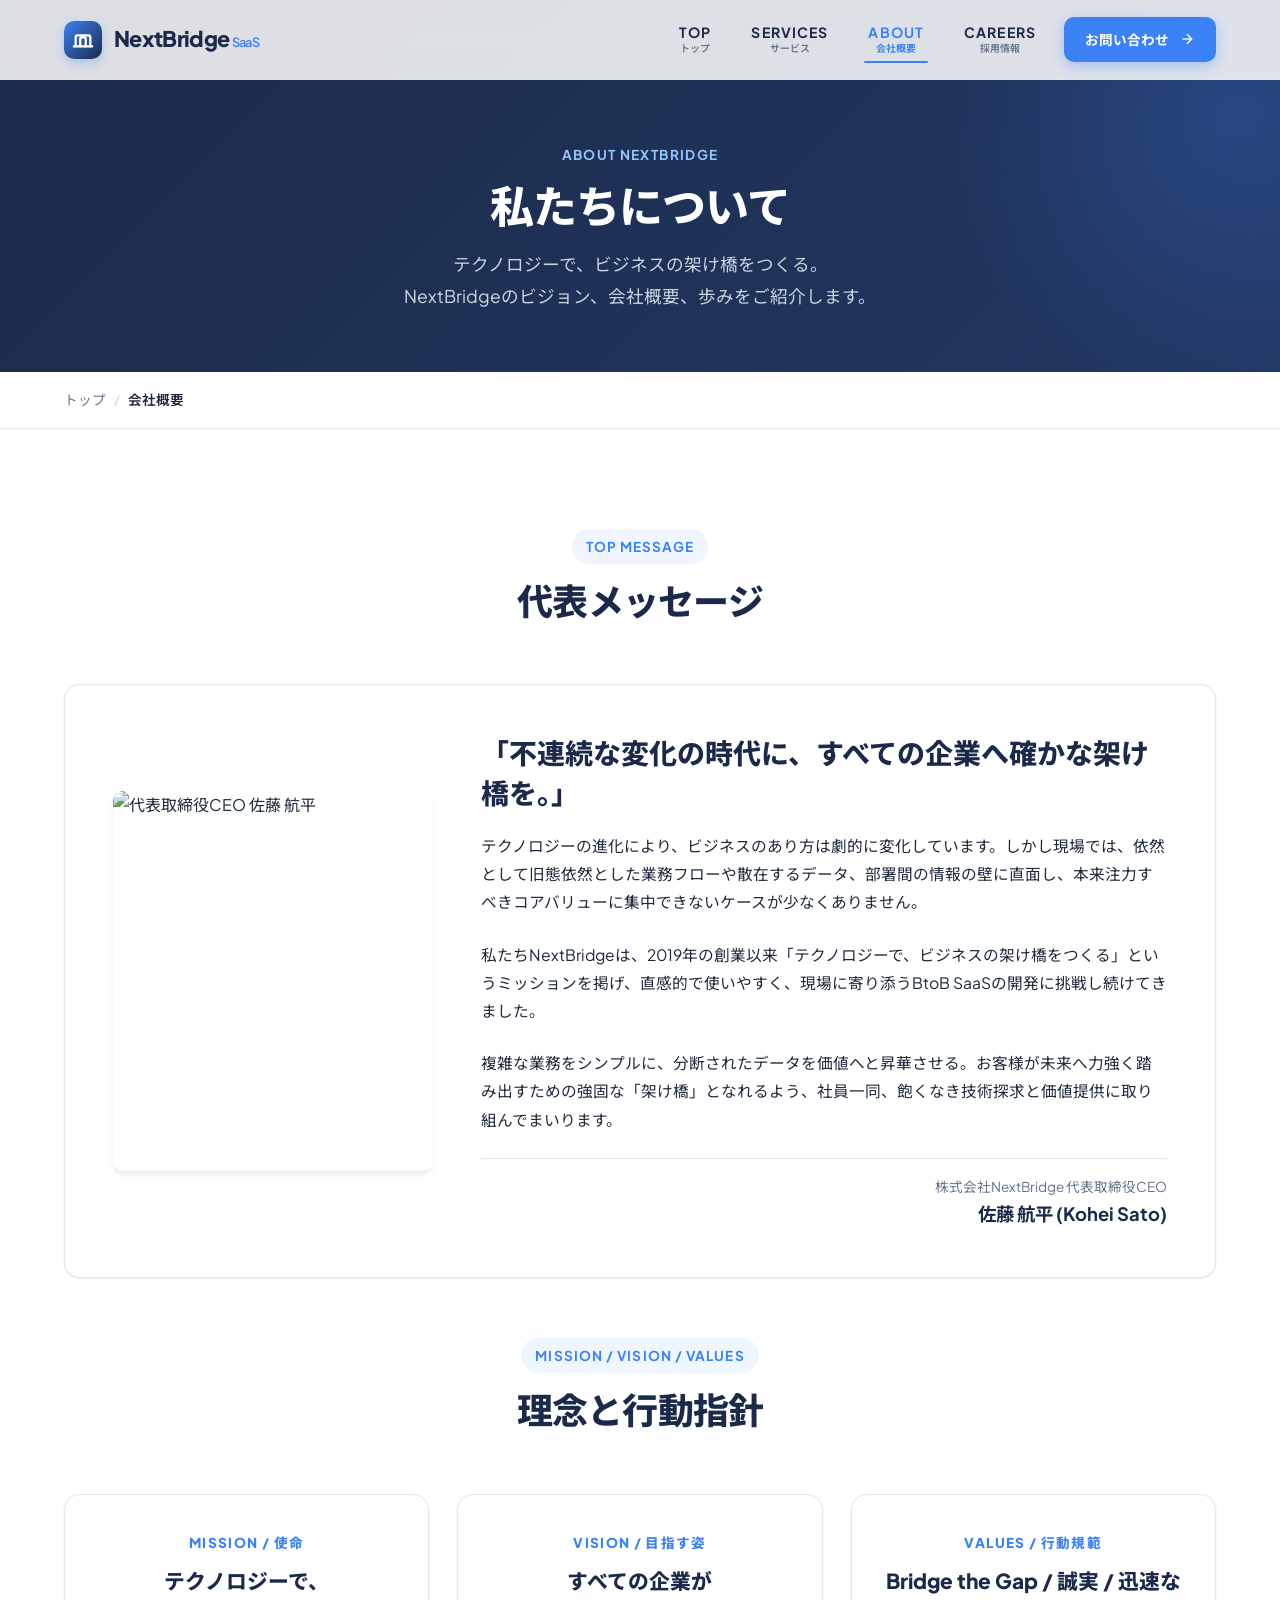
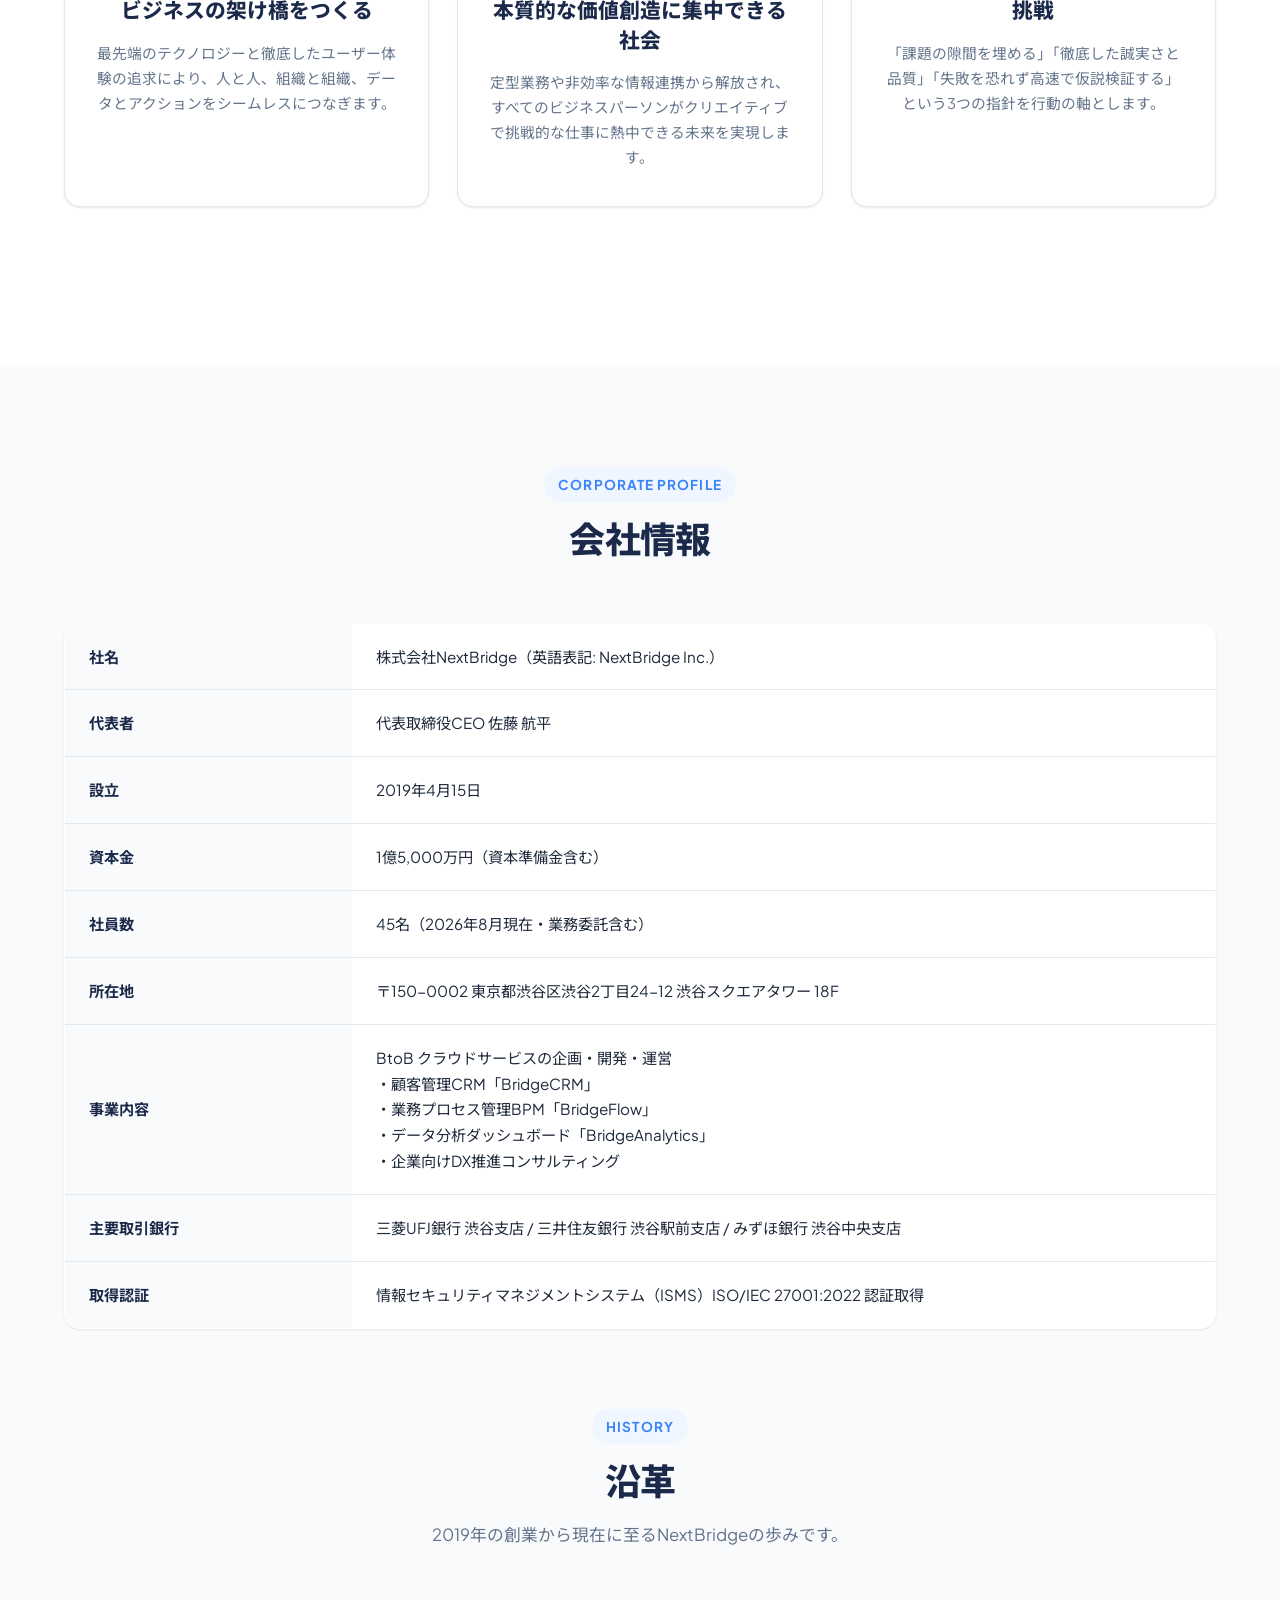
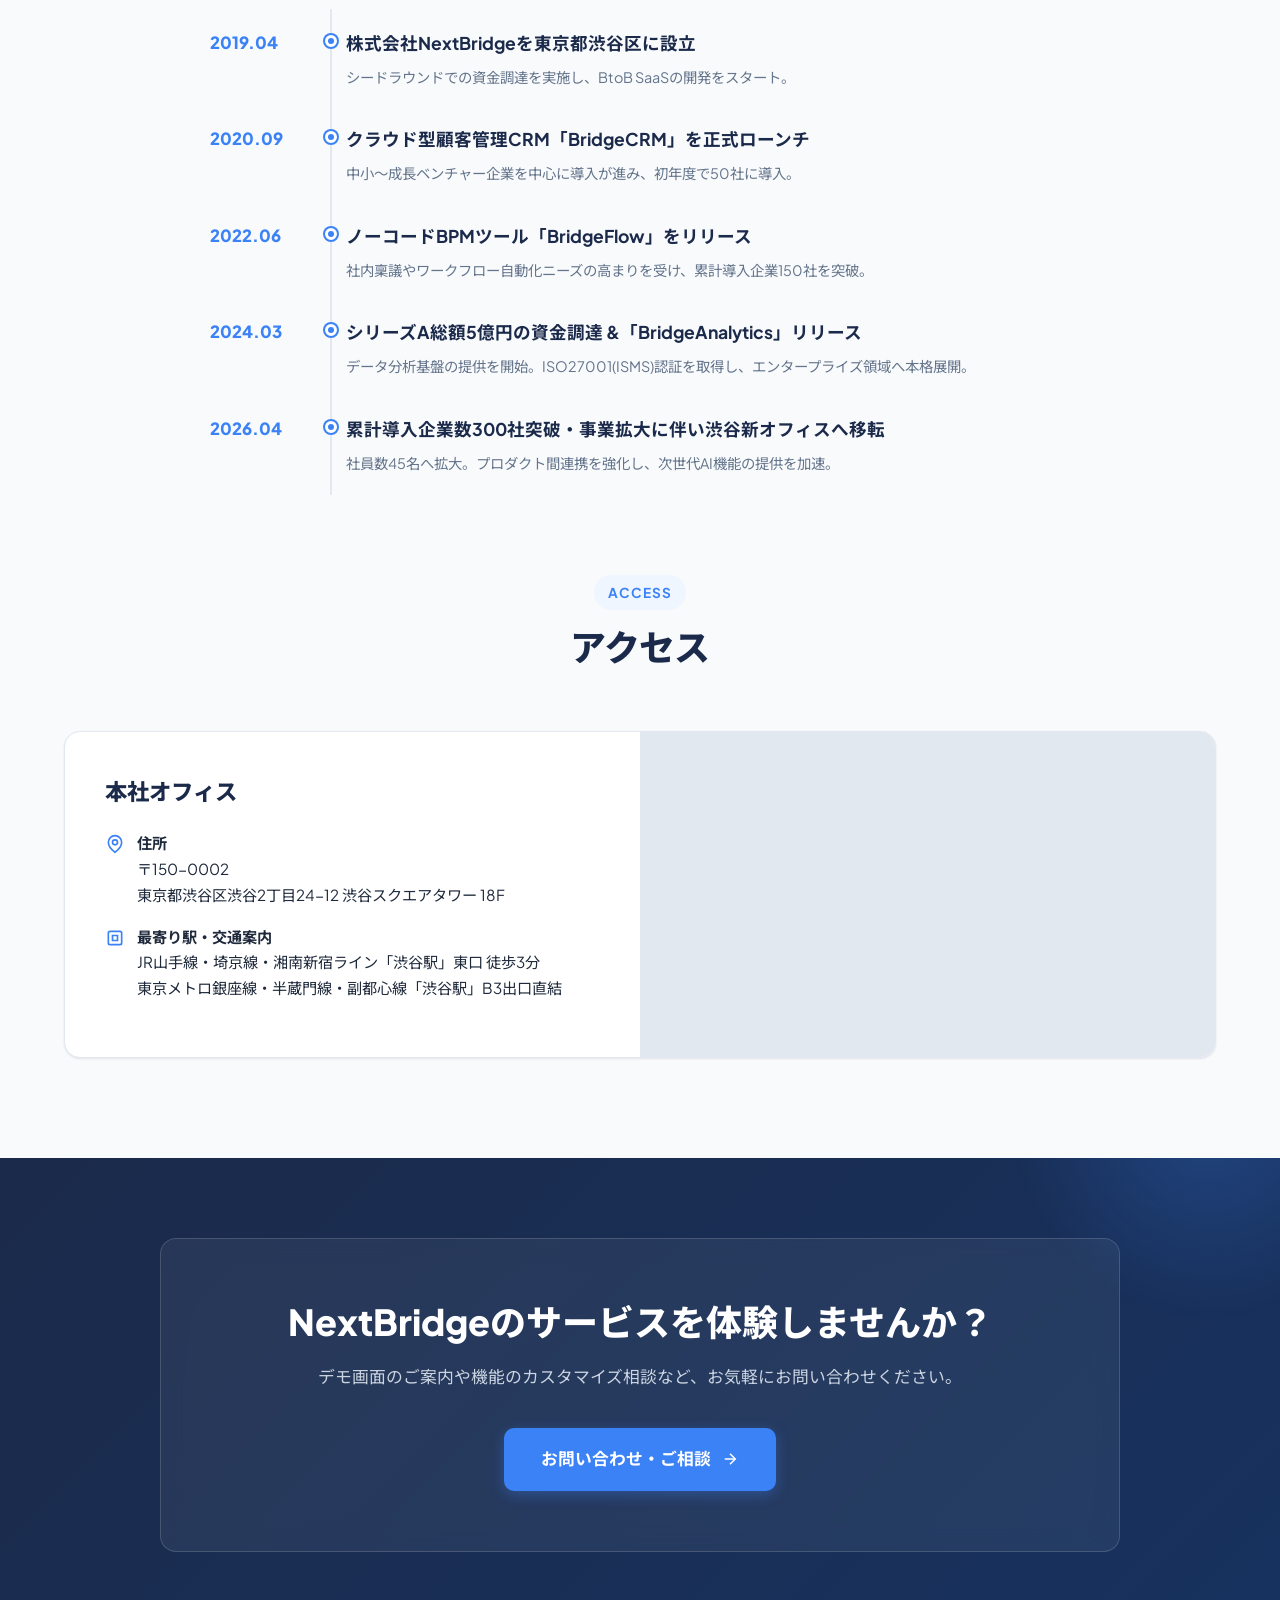
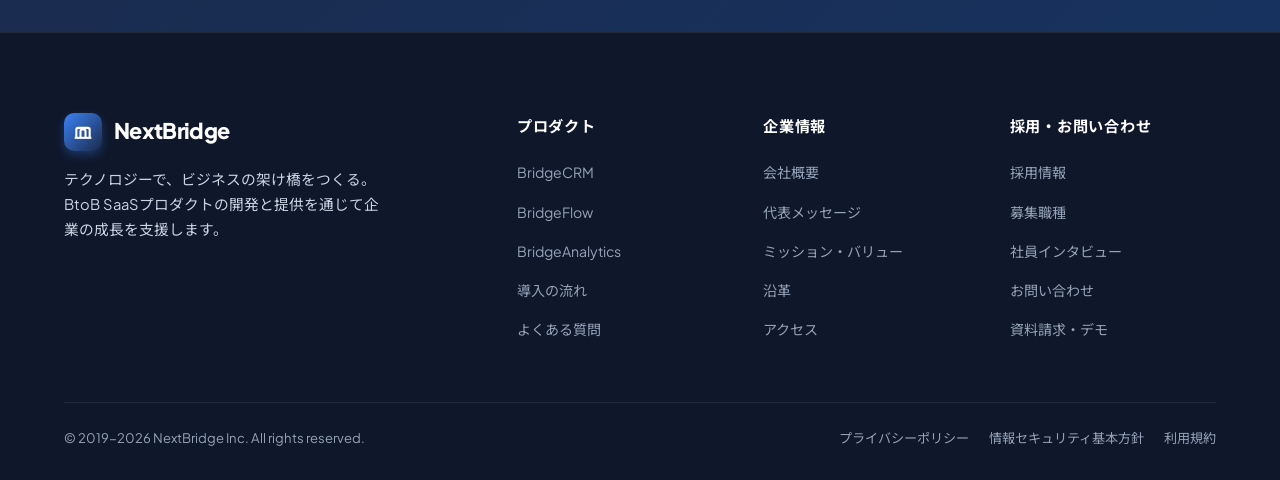
==== about.html @ e1a3353e "update" ====
<!DOCTYPE html>
<html lang="ja">
<head>
  <meta charset="UTF-8">
  <meta name="viewport" content="width=device-width, initial-scale=1.0">
  <title>会社概要 | 株式会社NextBridge</title>
  <meta name="description" content="株式会社NextBridgeの企業情報、代表メッセージ、ミッション・ビジョン・バリュー、創業からの沿革、アクセスマップをご紹介します。">

  <!-- Google Fonts -->
  <link rel="preconnect" href="https://fonts.googleapis.com">
  <link rel="preconnect" href="https://fonts.gstatic.com" crossorigin>
  <link href="https://fonts.googleapis.com/css2?family=Noto+Sans+JP:wght@400;500;700;800&family=Plus+Jakarta+Sans:wght@500;600;700;800&display=swap" rel="stylesheet">

  <!-- 共通スタイルシート -->
  <link rel="stylesheet" href="css/style.css">
</head>
<body>

  <!-- =========================================================================
       ヘッダー (共通)
       ========================================================================= -->
  <header class="site-header" id="mainHeader">
    <div class="header-container">
      <a href="index.html" class="site-logo" aria-label="NextBridge トップページ">
        <div class="logo-icon">
          <svg width="22" height="22" viewBox="0 0 24 24" fill="none" stroke="currentColor" stroke-width="2.5" stroke-linecap="round" stroke-linejoin="round">
            <path d="M4 19V9a2 2 0 0 1 2-2h12a2 2 0 0 1 2 2v10"></path>
            <path d="M9 19V11a2 2 0 0 1 2-2h2a2 2 0 0 1 2 2v8"></path>
            <path d="M2 19h20"></path>
          </svg>
        </div>
        <span>NextBridge<span class="logo-sub">SaaS</span></span>
      </a>

      <nav class="site-nav" aria-label="メインナビゲーション">
        <ul class="nav-links">
          <li class="nav-item">
            <a href="index.html" class="nav-link">
              <span class="nav-en">TOP</span>
              <span class="nav-ja">トップ</span>
            </a>
          </li>
          <li class="nav-item">
            <a href="services.html" class="nav-link">
              <span class="nav-en">SERVICES</span>
              <span class="nav-ja">サービス</span>
            </a>
          </li>
          <li class="nav-item">
            <a href="about.html" class="nav-link active">
              <span class="nav-en">ABOUT</span>
              <span class="nav-ja">会社概要</span>
            </a>
          </li>
          <li class="nav-item">
            <a href="careers.html" class="nav-link">
              <span class="nav-en">CAREERS</span>
              <span class="nav-ja">採用情報</span>
            </a>
          </li>
        </ul>
      </nav>

      <div class="header-cta-group">
        <a href="contact.html" class="btn btn-primary btn-sm">
          <span>お問い合わせ</span>
          <svg class="arrow-icon" width="16" height="16" viewBox="0 0 24 24" fill="none" stroke="currentColor" stroke-width="2"><path d="M5 12h14"></path><path d="m12 5 7 7-7 7"></path></svg>
        </a>
        <button class="hamburger" id="hamburgerBtn" aria-label="メニューを開く" aria-expanded="false">
          <span class="hamburger-line"></span>
          <span class="hamburger-line"></span>
          <span class="hamburger-line"></span>
        </button>
      </div>
    </div>
  </header>

  <!-- モバイルナビ -->
  <div class="mobile-menu-overlay" id="mobileOverlay"></div>
  <aside class="mobile-nav" id="mobileNav">
    <div class="mobile-nav-links">
      <a href="index.html" class="mobile-nav-link">トップ <span>→</span></a>
      <a href="services.html" class="mobile-nav-link">サービス <span>→</span></a>
      <a href="about.html" class="mobile-nav-link active">会社概要 <span>→</span></a>
      <a href="careers.html" class="mobile-nav-link">採用情報 <span>→</span></a>
      <a href="contact.html" class="mobile-nav-link">お問い合わせ <span>→</span></a>
    </div>
    <div class="mobile-nav-footer">
      <a href="contact.html" class="btn btn-primary" style="width: 100%;">お問い合わせ・資料請求</a>
    </div>
  </aside>

  <!-- ページヒーロー -->
  <section class="page-hero">
    <div class="container">
      <div class="page-hero-inner">
        <span class="page-hero-tag">About NextBridge</span>
        <h1 class="page-hero-title">私たちについて</h1>
        <p class="page-hero-subtitle">
          テクノロジーで、ビジネスの架け橋をつくる。<br>
          NextBridgeのビジョン、会社概要、歩みをご紹介します。
        </p>
      </div>
    </div>
  </section>

  <!-- パンくずリスト -->
  <nav class="breadcrumb-nav" aria-label="パンくずリスト">
    <div class="container">
      <ol class="breadcrumb-list">
        <li class="breadcrumb-item"><a href="index.html">トップ</a></li>
        <li class="breadcrumb-separator">/</li>
        <li class="breadcrumb-item active" aria-current="page">会社概要</li>
      </ol>
    </div>
  </nav>

  <main>
    <!-- =========================================================================
         1. 代表メッセージ (CEO Message)
         ========================================================================= -->
    <section class="section section-bg-white" id="message">
      <div class="container">
        <div class="section-header fade-in-up">
          <span class="section-tag">Top Message</span>
          <h2 class="section-title">代表メッセージ</h2>
        </div>

        <div class="ceo-message-card fade-in-up">
          <div class="ceo-photo-wrap">
            <img src="https://images.unsplash.com/photo-1560250097-0b93528c311a?auto=format&fit=crop&w=700&q=80" alt="代表取締役CEO 佐藤 航平" loading="lazy">
          </div>
          <div class="ceo-content">
            <h3>「不連続な変化の時代に、すべての企業へ確かな架け橋を。」</h3>
            <p class="ceo-text">
              テクノロジーの進化により、ビジネスのあり方は劇的に変化しています。しかし現場では、依然として旧態依然とした業務フローや散在するデータ、部署間の情報の壁に直面し、本来注力すべきコアバリューに集中できないケースが少なくありません。
            </p>
            <p class="ceo-text">
              私たちNextBridgeは、2019年の創業以来「テクノロジーで、ビジネスの架け橋をつくる」というミッションを掲げ、直感的で使いやすく、現場に寄り添うBtoB SaaSの開発に挑戦し続けてきました。
            </p>
            <p class="ceo-text">
              複雑な業務をシンプルに、分断されたデータを価値へと昇華させる。お客様が未来へ力強く踏み出すための強固な「架け橋」となれるよう、社員一同、飽くなき技術探求と価値提供に取り組んでまいります。
            </p>
            <div class="ceo-signature">
              <p>株式会社NextBridge 代表取締役CEO</p>
              <strong>佐藤 航平 (Kohei Sato)</strong>
            </div>
          </div>
        </div>

        <!-- =========================================================================
             2. ミッション・ビジョン・バリュー (MVV)
             ========================================================================= -->
        <div class="section-header fade-in-up" id="mvv" style="margin-top: 60px;">
          <span class="section-tag">Mission / Vision / Values</span>
          <h2 class="section-title">理念と行動指針</h2>
        </div>

        <div class="mvv-grid fade-in-up">
          <!-- Mission -->
          <div class="mvv-card">
            <div class="mvv-label">Mission / 使命</div>
            <h3 class="mvv-title">テクノロジーで、<br>ビジネスの架け橋をつくる</h3>
            <p class="mvv-desc">
              最先端のテクノロジーと徹底したユーザー体験の追求により、人と人、組織と組織、データとアクションをシームレスにつなぎます。
            </p>
          </div>

          <!-- Vision -->
          <div class="mvv-card">
            <div class="mvv-label">Vision / 目指す姿</div>
            <h3 class="mvv-title">すべての企業が<br>本質的な価値創造に集中できる社会</h3>
            <p class="mvv-desc">
              定型業務や非効率な情報連携から解放され、すべてのビジネスパーソンがクリエイティブで挑戦的な仕事に熱中できる未来を実現します。
            </p>
          </div>

          <!-- Values -->
          <div class="mvv-card">
            <div class="mvv-label">Values / 行動規範</div>
            <h3 class="mvv-title">Bridge the Gap / 誠実 / 迅速な挑戦</h3>
            <p class="mvv-desc">
              「課題の隙間を埋める」「徹底した誠実さと品質」「失敗を恐れず高速で仮説検証する」という3つの指針を行動の軸とします。
            </p>
          </div>
        </div>
      </div>
    </section>

    <!-- =========================================================================
         3. 会社情報テーブル
         ========================================================================= -->
    <section class="section section-bg-slate" id="company-info">
      <div class="container">
        <div class="section-header fade-in-up">
          <span class="section-tag">Corporate Profile</span>
          <h2 class="section-title">会社情報</h2>
        </div>

        <table class="company-table fade-in-up">
          <tbody>
            <tr>
              <th>社名</th>
              <td>株式会社NextBridge（英語表記: NextBridge Inc.）</td>
            </tr>
            <tr>
              <th>代表者</th>
              <td>代表取締役CEO 佐藤 航平</td>
            </tr>
            <tr>
              <th>設立</th>
              <td>2019年4月15日</td>
            </tr>
            <tr>
              <th>資本金</th>
              <td>1億5,000万円（資本準備金含む）</td>
            </tr>
            <tr>
              <th>社員数</th>
              <td>45名（2026年8月現在・業務委託含む）</td>
            </tr>
            <tr>
              <th>所在地</th>
              <td>〒150-0002 東京都渋谷区渋谷2丁目24-12 渋谷スクエアタワー 18F</td>
            </tr>
            <tr>
              <th>事業内容</th>
              <td>
                BtoB クラウドサービスの企画・開発・運営<br>
                ・顧客管理CRM「BridgeCRM」<br>
                ・業務プロセス管理BPM「BridgeFlow」<br>
                ・データ分析ダッシュボード「BridgeAnalytics」<br>
                ・企業向けDX推進コンサルティング
              </td>
            </tr>
            <tr>
              <th>主要取引銀行</th>
              <td>三菱UFJ銀行 渋谷支店 / 三井住友銀行 渋谷駅前支店 / みずほ銀行 渋谷中央支店</td>
            </tr>
            <tr>
              <th>取得認証</th>
              <td>情報セキュリティマネジメントシステム（ISMS）ISO/IEC 27001:2022 認証取得</td>
            </tr>
          </tbody>
        </table>

        <!-- =========================================================================
             4. 沿革 (5つのマイルストーン)
             ========================================================================= -->
        <div class="section-header fade-in-up" id="history" style="margin-top: 80px;">
          <span class="section-tag">History</span>
          <h2 class="section-title">沿革</h2>
          <p class="section-lead">2019年の創業から現在に至るNextBridgeの歩みです。</p>
        </div>

        <div class="timeline fade-in-up">
          <!-- 1 -->
          <div class="timeline-item">
            <div class="timeline-date">2019.04</div>
            <div class="timeline-dot"></div>
            <div class="timeline-content">
              <div class="timeline-title">株式会社NextBridgeを東京都渋谷区に設立</div>
              <div class="timeline-desc">シードラウンドでの資金調達を実施し、BtoB SaaSの開発をスタート。</div>
            </div>
          </div>

          <!-- 2 -->
          <div class="timeline-item">
            <div class="timeline-date">2020.09</div>
            <div class="timeline-dot"></div>
            <div class="timeline-content">
              <div class="timeline-title">クラウド型顧客管理CRM「BridgeCRM」を正式ローンチ</div>
              <div class="timeline-desc">中小〜成長ベンチャー企業を中心に導入が進み、初年度で50社に導入。</div>
            </div>
          </div>

          <!-- 3 -->
          <div class="timeline-item">
            <div class="timeline-date">2022.06</div>
            <div class="timeline-dot"></div>
            <div class="timeline-content">
              <div class="timeline-title">ノーコードBPMツール「BridgeFlow」をリリース</div>
              <div class="timeline-desc">社内稟議やワークフロー自動化ニーズの高まりを受け、累計導入企業150社を突破。</div>
            </div>
          </div>

          <!-- 4 -->
          <div class="timeline-item">
            <div class="timeline-date">2024.03</div>
            <div class="timeline-dot"></div>
            <div class="timeline-content">
              <div class="timeline-title">シリーズA総額5億円の資金調達 &「BridgeAnalytics」リリース</div>
              <div class="timeline-desc">データ分析基盤の提供を開始。ISO27001(ISMS)認証を取得し、エンタープライズ領域へ本格展開。</div>
            </div>
          </div>

          <!-- 5 -->
          <div class="timeline-item">
            <div class="timeline-date">2026.04</div>
            <div class="timeline-dot"></div>
            <div class="timeline-content">
              <div class="timeline-title">累計導入企業数300社突破・事業拡大に伴い渋谷新オフィスへ移転</div>
              <div class="timeline-desc">社員数45名へ拡大。プロダクト間連携を強化し、次世代AI機能の提供を加速。</div>
            </div>
          </div>
        </div>

        <!-- =========================================================================
             5. アクセスマップ
             ========================================================================= -->
        <div class="section-header fade-in-up" id="access" style="margin-top: 80px;">
          <span class="section-tag">Access</span>
          <h2 class="section-title">アクセス</h2>
        </div>

        <div class="map-card fade-in-up">
          <div class="map-info">
            <h3 class="map-info-title">本社オフィス</h3>
            <div class="map-info-item">
              <svg width="20" height="20" viewBox="0 0 24 24" fill="none" stroke="currentColor" stroke-width="2"><path d="M20 10c0 6-8 12-8 12s-8-6-8-12a8 8 0 0 1 16 0Z"></path><circle cx="12" cy="10" r="3"></circle></svg>
              <div>
                <strong>住所</strong><br>
                〒150-0002<br>
                東京都渋谷区渋谷2丁目24-12 渋谷スクエアタワー 18F
              </div>
            </div>
            <div class="map-info-item">
              <svg width="20" height="20" viewBox="0 0 24 24" fill="none" stroke="currentColor" stroke-width="2"><rect width="16" height="16" x="4" y="4" rx="2"></rect><path d="M9 9h6v6H9z"></path></svg>
              <div>
                <strong>最寄り駅・交通案内</strong><br>
                JR山手線・埼京線・湘南新宿ライン「渋谷駅」東口 徒歩3分<br>
                東京メトロ銀座線・半蔵門線・副都心線「渋谷駅」B3出口直結
              </div>
            </div>
          </div>
          <div class="map-embed">
            <!-- Google Maps 渋谷埋め込み -->
            <iframe 
              src="https://www.google.com/maps/embed?pb=!1m18!1m12!1m3!1d3241.7479754683745!2d139.7016358!3d35.6585805!2m3!1f0!2f0!3f0!3m2!1i1024!2i768!4f13.1!3m3!1m2!1s0x60188b563b00109f%3A0x337328def1e2ab26!2z5riL6LC36aeF!5e0!3m2!1sja!2sjp!4v1700000000000!5m2!1sja!2sjp" 
              title="株式会社NextBridge 所在地マップ"
              style="border:0;" 
              allowfullscreen="" 
              loading="lazy" 
              referrerpolicy="no-referrer-when-downgrade">
            </iframe>
          </div>
        </div>

      </div>
    </section>

    <!-- CTA -->
    <section class="cta-section">
      <div class="container">
        <div class="cta-box fade-in-up">
          <h2 class="cta-title">NextBridgeのサービスを体験しませんか？</h2>
          <p class="cta-desc">
            デモ画面のご案内や機能のカスタマイズ相談など、お気軽にお問い合わせください。
          </p>
          <div class="cta-buttons">
            <a href="contact.html" class="btn btn-primary btn-lg">
              <span>お問い合わせ・ご相談</span>
              <svg class="arrow-icon" width="18" height="18" viewBox="0 0 24 24" fill="none" stroke="currentColor" stroke-width="2"><path d="M5 12h14"></path><path d="m12 5 7 7-7 7"></path></svg>
            </a>
          </div>
        </div>
      </div>
    </section>
  </main>

  <!-- フッター (共通) -->
  <footer class="site-footer">
    <div class="container">
      <div class="footer-grid">
        <div class="footer-brand">
          <a href="index.html" class="site-logo">
            <div class="logo-icon">
              <svg width="20" height="20" viewBox="0 0 24 24" fill="none" stroke="currentColor" stroke-width="2.5"><path d="M4 19V9a2 2 0 0 1 2-2h12a2 2 0 0 1 2 2v10"></path><path d="M9 19V11a2 2 0 0 1 2-2h2a2 2 0 0 1 2 2v8"></path><path d="M2 19h20"></path></svg>
            </div>
            <span style="color: #FFFFFF;">NextBridge</span>
          </a>
          <p class="footer-tagline">
            テクノロジーで、ビジネスの架け橋をつくる。<br>
            BtoB SaaSプロダクトの開発と提供を通じて企業の成長を支援します。
          </p>
        </div>

        <div>
          <h4 class="footer-heading">プロダクト</h4>
          <ul class="footer-links">
            <li><a href="services.html#crm">BridgeCRM</a></li>
            <li><a href="services.html#flow">BridgeFlow</a></li>
            <li><a href="services.html#analytics">BridgeAnalytics</a></li>
            <li><a href="services.html#steps">導入の流れ</a></li>
            <li><a href="services.html#faq">よくある質問</a></li>
          </ul>
        </div>

        <div>
          <h4 class="footer-heading">企業情報</h4>
          <ul class="footer-links">
            <li><a href="about.html">会社概要</a></li>
            <li><a href="about.html#message">代表メッセージ</a></li>
            <li><a href="about.html#mvv">ミッション・バリュー</a></li>
            <li><a href="about.html#history">沿革</a></li>
            <li><a href="about.html#access">アクセス</a></li>
          </ul>
        </div>

        <div>
          <h4 class="footer-heading">採用・お問い合わせ</h4>
          <ul class="footer-links">
            <li><a href="careers.html">採用情報</a></li>
            <li><a href="careers.html#jobs">募集職種</a></li>
            <li><a href="careers.html#interview">社員インタビュー</a></li>
            <li><a href="contact.html">お問い合わせ</a></li>
            <li><a href="contact.html">資料請求・デモ</a></li>
          </ul>
        </div>
      </div>

      <div class="footer-bottom">
        <div>&copy; 2019-2026 NextBridge Inc. All rights reserved.</div>
        <div class="footer-bottom-links">
          <a href="#">プライバシーポリシー</a>
          <a href="#">情報セキュリティ基本方針</a>
          <a href="#">利用規約</a>
        </div>
      </div>
    </div>
  </footer>

  <script src="js/main.js"></script>
</body>
</html>
---- css/style.css ----
/* ==========================================================================
   株式会社NextBridge (NextBridge Inc.) - コーポレートサイト 共通スタイルシート
   ========================================================================== */

/* --------------------------------------------------------------------------
   1. デザインシステム / CSS変数 (デザイントークン)
   ※ 配色、余白、影、角丸などを一元管理し、サイト全体で統一感を持たせます
   -------------------------------------------------------------------------- */
:root {
  /* メインカラー定義 */
  --color-primary: #1B2A4A;        /* 信頼感を与えるディープネイビー（メイン背景・見出し用） */
  --color-primary-light: #2A3F6D;  /* やや明るいネイビー（ホバー時やグラデーション用） */
  --color-primary-dark: #0F172A;   /* より深いダークネイビー（フッターなど） */
  
  /* アクセントカラー定義 */
  --color-accent: #3B82F6;         /* 先進性を表す鮮やかなブルー（ボタン・強調用） */
  --color-accent-hover: #2563EB;   /* アクセントのホバー時カラー */
  --color-accent-light: #EFF6FF;   /* 薄いブルー（背景ハイライト・バッジ用） */
  --color-accent-sub: #0EA5E9;     /* サブアクセントのスカイブルー（グラデーション装飾） */
  
  /* ニュートラルカラー定義 */
  --color-bg: #F8FAFC;             /* ベース背景色（清潔感のある薄グレー） */
  --color-surface: #FFFFFF;        /* カードやヘッダーの白色背景 */
  --color-text-main: #1E293B;      /* 本文のメイン文字色（コントラストの高いスレート） */
  --color-text-muted: #64748B;     /* 補足・注記・日付などの薄い文字色 */
  --color-text-light: #94A3B8;     /* プレースホルダーや非アクティブ用 */
  --color-border: #E2E8F0;         /* 枠線・区切り線の色 */
  --color-border-light: #F1F5F9;   /* 軽微な区切り線 */
  
  /* フォント定義 */
  --font-family-base: 'Plus Jakarta Sans', 'Noto Sans JP', -apple-system, BlinkMacSystemFont, 'Segoe UI', Roboto, sans-serif;
  
  /* シャドウ (立体感・浮遊感の定義) */
  --shadow-sm: 0 1px 3px rgba(15, 23, 42, 0.06), 0 1px 2px rgba(15, 23, 42, 0.04);
  --shadow-md: 0 4px 6px -1px rgba(15, 23, 42, 0.08), 0 2px 4px -2px rgba(15, 23, 42, 0.06);
  --shadow-lg: 0 10px 25px -3px rgba(15, 23, 42, 0.08), 0 4px 6px -4px rgba(15, 23, 42, 0.04);
  --shadow-xl: 0 20px 30px -5px rgba(27, 42, 74, 0.12), 0 8px 10px -6px rgba(27, 42, 74, 0.06);
  --shadow-glow: 0 0 25px rgba(59, 130, 246, 0.35);

  /* アニメーションのトランジション */
  --transition-fast: 0.2s cubic-bezier(0.16, 1, 0.3, 1);
  --transition-base: 0.3s cubic-bezier(0.16, 1, 0.3, 1);
  --transition-slow: 0.5s cubic-bezier(0.16, 1, 0.3, 1);

  /* 角丸 */
  --radius-sm: 6px;
  --radius-md: 10px;
  --radius-lg: 16px;
  --radius-full: 9999px;

  /* 最大コンテンツ幅 */
  --container-max-width: 1200px;
  --header-height: 80px;
}

/* --------------------------------------------------------------------------
   2. リセット & 基本スタイル
   -------------------------------------------------------------------------- */
*, *::before, *::after {
  box-sizing: border-box;
  margin: 0;
  padding: 0;
}

html {
  scroll-behavior: smooth;
  font-size: 16px;
  -webkit-font-smoothing: antialiased;
  -moz-osx-font-smoothing: grayscale;
}

body {
  font-family: var(--font-family-base);
  color: var(--text-main, #1E293B);
  background-color: var(--color-bg);
  line-height: 1.7;
  overflow-x: hidden;
  display: flex;
  flex-direction: column;
  min-height: 100vh;
}

img {
  max-width: 100%;
  height: auto;
  display: block;
}

a {
  color: inherit;
  text-decoration: none;
  transition: color var(--transition-fast);
}

ul, ol {
  list-style: none;
}

button, input, select, textarea {
  font-family: inherit;
  font-size: inherit;
  color: inherit;
}

/* --------------------------------------------------------------------------
   3. レイアウト用ユーティリティ
   -------------------------------------------------------------------------- */
.container {
  width: 100%;
  max-width: var(--container-max-width);
  margin-left: auto;
  margin-right: auto;
  padding-left: 24px;
  padding-right: 24px;
}

.section {
  padding-top: 100px;
  padding-bottom: 100px;
  position: relative;
}

.section-bg-white {
  background-color: var(--color-surface);
}

.section-bg-slate {
  background-color: var(--color-bg);
}

.section-bg-navy {
  background-color: var(--color-primary);
  color: #FFFFFF;
}

/* セクション見出し用共通スタイル */
.section-header {
  text-align: center;
  max-width: 860px; /* 日本語テキストが1行で綺麗に収まるよう幅を調整 */
  margin: 0 auto 60px auto;
}

.section-header.text-left {
  text-align: left;
  margin-left: 0;
}

.text-nowrap {
  white-space: nowrap;
}

@media (max-width: 768px) {
  .text-nowrap {
    white-space: normal; /* モバイルでは自然に折り返す */
  }
}

.section-tag {
  display: inline-block;
  font-size: 0.85rem;
  font-weight: 700;
  letter-spacing: 0.08em;
  text-transform: uppercase;
  color: var(--color-accent);
  background-color: var(--color-accent-light);
  padding: 6px 14px;
  border-radius: var(--radius-full);
  margin-bottom: 14px;
}

.section-bg-navy .section-tag {
  background-color: rgba(59, 130, 246, 0.2);
  color: #60A5FA;
}

.section-title {
  font-size: 2.25rem;
  font-weight: 800;
  line-height: 1.3;
  color: var(--color-primary);
  letter-spacing: -0.02em;
  margin-bottom: 16px;
}

.section-bg-navy .section-title {
  color: #FFFFFF;
}

.section-lead {
  font-size: 1.05rem;
  color: var(--color-text-muted);
  line-height: 1.7;
}

.section-bg-navy .section-lead {
  color: #CBD5E1;
}

/* グリッドレイアウト */
.grid-2 {
  display: grid;
  grid-template-columns: repeat(2, 1fr);
  gap: 36px;
  align-items: center;
}

.grid-3 {
  display: grid;
  grid-template-columns: repeat(3, 1fr);
  gap: 30px;
}

.grid-4 {
  display: grid;
  grid-template-columns: repeat(4, 1fr);
  gap: 24px;
}

/* --------------------------------------------------------------------------
   4. ボタン・インタラクティブコンポーネント
   -------------------------------------------------------------------------- */
.btn {
  display: inline-flex;
  align-items: center;
  justify-content: center;
  gap: 10px;
  font-size: 0.95rem;
  font-weight: 700;
  padding: 14px 28px;
  border-radius: var(--radius-md);
  border: 1px solid transparent;
  cursor: pointer;
  transition: all var(--transition-base);
  text-decoration: none;
  white-space: nowrap;
}

.btn-primary {
  background-color: var(--color-accent);
  color: #FFFFFF;
  box-shadow: 0 4px 14px rgba(59, 130, 246, 0.35);
}

.btn-primary:hover {
  background-color: var(--color-accent-hover);
  transform: translateY(-2px);
  box-shadow: 0 6px 20px rgba(59, 130, 246, 0.45);
  color: #FFFFFF;
}

.btn-secondary {
  background-color: rgba(255, 255, 255, 0.1);
  color: #FFFFFF;
  border: 1px solid rgba(255, 255, 255, 0.3);
  backdrop-filter: blur(8px);
}

.btn-secondary:hover {
  background-color: rgba(255, 255, 255, 0.2);
  border-color: #FFFFFF;
  color: #FFFFFF;
  transform: translateY(-2px);
}

.btn-outline-navy {
  background-color: transparent;
  color: var(--color-primary);
  border: 1.5px solid var(--color-primary);
}

.btn-outline-navy:hover {
  background-color: var(--color-primary);
  color: #FFFFFF;
  transform: translateY(-2px);
}

.btn-white {
  background-color: #FFFFFF;
  color: var(--color-primary);
  box-shadow: var(--shadow-md);
}

.btn-white:hover {
  background-color: #F8FAFC;
  transform: translateY(-2px);
  box-shadow: var(--shadow-lg);
  color: var(--color-accent);
}

.btn-lg {
  padding: 16px 36px;
  font-size: 1.05rem;
}

.btn-sm {
  padding: 10px 20px;
  font-size: 0.85rem;
}

/* アイコン矢印の動き */
.btn svg.arrow-icon {
  transition: transform var(--transition-fast);
}
.btn:hover svg.arrow-icon {
  transform: translateX(4px);
}

/* --------------------------------------------------------------------------
   5. ヘッダー / ナビゲーション
   -------------------------------------------------------------------------- */
.site-header {
  position: fixed;
  top: 0;
  left: 0;
  width: 100%;
  height: var(--header-height);
  z-index: 1000;
  transition: all var(--transition-base);
  background: rgba(255, 255, 255, 0.85);
  backdrop-filter: blur(12px);
  -webkit-backdrop-filter: blur(12px);
  border-bottom: 1px solid rgba(226, 232, 240, 0.8);
}

.site-header.scrolled {
  background: rgba(255, 255, 255, 0.95);
  box-shadow: var(--shadow-md);
  height: 70px;
}

.header-container {
  display: flex;
  align-items: center;
  justify-content: space-between;
  height: 100%;
  max-width: var(--container-max-width);
  margin: 0 auto;
  padding: 0 24px;
}

/* ブランドロゴ */
.site-logo {
  display: flex;
  align-items: center;
  gap: 12px;
  font-weight: 800;
  font-size: 1.35rem;
  color: var(--color-primary);
  text-decoration: none;
  letter-spacing: -0.03em;
}

.logo-icon {
  width: 38px;
  height: 38px;
  background: linear-gradient(135deg, var(--color-accent) 0%, var(--color-primary) 100%);
  border-radius: 10px;
  display: flex;
  align-items: center;
  justify-content: center;
  color: #FFFFFF;
  box-shadow: 0 4px 10px rgba(59, 130, 246, 0.3);
}

.site-logo span.logo-sub {
  font-size: 0.8rem;
  font-weight: 600;
  color: var(--color-accent);
  margin-left: 2px;
}

/* デスクトップナビゲーション (右寄せ配置) */
.site-nav {
  display: flex;
  align-items: center;
  margin-left: auto; /* ナビを右側に寄せる */
  margin-right: 24px;
}

.nav-links {
  display: flex;
  align-items: center;
  gap: 32px;
}

.nav-item {
  position: relative;
}

.nav-link {
  display: flex;
  flex-direction: column;
  align-items: center;
  justify-content: center;
  padding: 6px 4px;
  position: relative;
  transition: all var(--transition-fast);
  text-align: center;
}

/* ナビ英語表記 */
.nav-link .nav-en {
  font-size: 0.88rem;
  font-weight: 700;
  letter-spacing: 0.08em;
  line-height: 1.2;
  color: var(--color-primary);
  transition: color var(--transition-fast);
}

/* ナビ日本語サブ表記 */
.nav-link .nav-ja {
  font-size: 0.62rem;
  font-weight: 600;
  color: var(--color-text-muted);
  line-height: 1.2;
  margin-top: 3px;
  letter-spacing: 0.02em;
  transition: color var(--transition-fast);
}

.nav-link::after {
  content: '';
  position: absolute;
  bottom: -2px;
  left: 0;
  width: 0%;
  height: 2px;
  background-color: var(--color-accent);
  transition: width var(--transition-base);
  border-radius: 2px;
}

.nav-link:hover .nav-en,
.nav-link.active .nav-en {
  color: var(--color-accent);
}

.nav-link:hover .nav-ja,
.nav-link.active .nav-ja {
  color: var(--color-accent);
}

.nav-link:hover::after,
.nav-link.active::after {
  width: 100%;
}

.header-cta-group {
  display: flex;
  align-items: center;
  gap: 16px;
  flex-shrink: 0;
}

/* ハンバーガーボタン (SP用) */
.hamburger {
  display: none;
  background: transparent;
  border: none;
  cursor: pointer;
  padding: 8px;
  z-index: 1100;
  flex-direction: column;
  justify-content: space-around;
  width: 36px;
  height: 36px;
}

.hamburger-line {
  width: 24px;
  height: 2px;
  background-color: var(--color-primary);
  transition: all var(--transition-base);
  border-radius: 2px;
}

.hamburger.is-active .hamburger-line:nth-child(1) {
  transform: translateY(7px) rotate(45deg);
}

.hamburger.is-active .hamburger-line:nth-child(2) {
  opacity: 0;
}

.hamburger.is-active .hamburger-line:nth-child(3) {
  transform: translateY(-7px) rotate(-45deg);
}

/* モバイルドロワーメニュー */
.mobile-menu-overlay {
  display: none;
  position: fixed;
  top: 0;
  left: 0;
  width: 100vw;
  height: 100vh;
  background: rgba(15, 23, 42, 0.6);
  backdrop-filter: blur(4px);
  z-index: 1050;
  opacity: 0;
  transition: opacity var(--transition-base);
}

.mobile-menu-overlay.is-open {
  display: block;
  opacity: 1;
}

.mobile-nav {
  position: fixed;
  top: 0;
  right: -100%;
  width: 80%;
  max-width: 360px;
  height: 100vh;
  background: #FFFFFF;
  z-index: 1060;
  padding: 100px 32px 40px;
  box-shadow: var(--shadow-xl);
  display: flex;
  flex-direction: column;
  justify-content: space-between;
  transition: right var(--transition-base);
}

.mobile-nav.is-open {
  right: 0;
}

.mobile-nav-links {
  display: flex;
  flex-direction: column;
  gap: 20px;
}

.mobile-nav-link {
  font-size: 1.15rem;
  font-weight: 700;
  color: var(--color-primary);
  display: flex;
  align-items: center;
  justify-content: space-between;
  padding-bottom: 12px;
  border-bottom: 1px solid var(--color-border);
}

.mobile-nav-link.active {
  color: var(--color-accent);
}

/* --------------------------------------------------------------------------
   6. ページヘッダー (下層ページ共通)
   -------------------------------------------------------------------------- */
.page-hero {
  padding-top: calc(var(--header-height) + 60px);
  padding-bottom: 60px;
  background: linear-gradient(135deg, var(--color-primary) 0%, #223761 100%);
  color: #FFFFFF;
  position: relative;
  overflow: hidden;
}

.page-hero::before {
  content: '';
  position: absolute;
  top: -50%;
  right: -20%;
  width: 600px;
  height: 600px;
  border-radius: 50%;
  background: radial-gradient(circle, rgba(59, 130, 246, 0.25) 0%, rgba(59, 130, 246, 0) 70%);
  pointer-events: none;
}

.page-hero-inner {
  position: relative;
  z-index: 2;
  text-align: center;
  max-width: 800px;
  margin: 0 auto;
}

.page-hero-tag {
  display: inline-block;
  font-size: 0.85rem;
  font-weight: 700;
  letter-spacing: 0.1em;
  text-transform: uppercase;
  color: #93C5FD;
  margin-bottom: 12px;
}

.page-hero-title {
  font-size: 2.75rem;
  font-weight: 800;
  line-height: 1.25;
  letter-spacing: -0.02em;
  margin-bottom: 16px;
}

.page-hero-subtitle {
  font-size: 1.1rem;
  color: #CBD5E1;
  max-width: 780px; /* 2段表示が途中で崩れないよう拡張 */
  margin: 0 auto;
  line-height: 1.8;
}

/* パンくずリスト */
.breadcrumb-nav {
  padding: 16px 0;
  background-color: #FFFFFF;
  border-bottom: 1px solid var(--color-border);
  font-size: 0.85rem;
}

.breadcrumb-list {
  display: flex;
  align-items: center;
  gap: 8px;
  color: var(--color-text-muted);
}

.breadcrumb-item a {
  color: var(--color-text-muted);
  transition: color var(--transition-fast);
}

.breadcrumb-item a:hover {
  color: var(--color-accent);
}

.breadcrumb-item.active {
  color: var(--color-text-main);
  font-weight: 600;
}

.breadcrumb-separator {
  color: #CBD5E1;
}

/* --------------------------------------------------------------------------
   7. トップページ: ヒーローセクション
   -------------------------------------------------------------------------- */
.hero-section {
  padding-top: calc(var(--header-height) + 50px);
  padding-bottom: 100px;
  background: linear-gradient(145deg, #0D1627 0%, var(--color-primary) 50%, #1A3668 100%);
  color: #FFFFFF;
  position: relative;
  overflow: hidden;
  min-height: 90vh;
  display: flex;
  align-items: center;
}

/* 背景の幾何学パターン＆グロー装飾 */
.hero-bg-shapes {
  position: absolute;
  top: 0;
  left: 0;
  width: 100%;
  height: 100%;
  pointer-events: none;
  z-index: 1;
}

.shape-blob-1 {
  position: absolute;
  top: 10%;
  right: 5%;
  width: 500px;
  height: 500px;
  border-radius: 50%;
  background: radial-gradient(circle, rgba(59, 130, 246, 0.3) 0%, rgba(59, 130, 246, 0) 70%);
  filter: blur(50px);
}

.shape-blob-2 {
  position: absolute;
  bottom: 0%;
  left: 10%;
  width: 400px;
  height: 400px;
  border-radius: 50%;
  background: radial-gradient(circle, rgba(14, 165, 233, 0.25) 0%, rgba(14, 165, 233, 0) 70%);
  filter: blur(40px);
}

.hero-grid {
  position: relative;
  z-index: 2;
  display: grid;
  grid-template-columns: 1.15fr 0.85fr;
  gap: 60px;
  align-items: center;
}

.hero-badge {
  display: inline-flex;
  align-items: center;
  gap: 8px;
  background: rgba(59, 130, 246, 0.15);
  border: 1px solid rgba(59, 130, 246, 0.3);
  padding: 6px 16px;
  border-radius: var(--radius-full);
  font-size: 0.85rem;
  font-weight: 600;
  color: #93C5FD;
  margin-bottom: 24px;
}

.hero-badge-pulse {
  width: 8px;
  height: 8px;
  background-color: #38BDF8;
  border-radius: 50%;
  box-shadow: 0 0 0 0 rgba(56, 189, 248, 0.7);
  animation: pulse 2s infinite;
}

@keyframes pulse {
  0% { transform: scale(0.95); box-shadow: 0 0 0 0 rgba(56, 189, 248, 0.7); }
  70% { transform: scale(1); box-shadow: 0 0 0 10px rgba(56, 189, 248, 0); }
  100% { transform: scale(0.95); box-shadow: 0 0 0 0 rgba(56, 189, 248, 0); }
}

.hero-title {
  font-size: 3.25rem;
  font-weight: 800;
  line-height: 1.2;
  letter-spacing: -0.02em;
  margin-bottom: 24px;
}

.hero-title .text-gradient {
  background: linear-gradient(135deg, #60A5FA 0%, #38BDF8 100%);
  -webkit-background-clip: text;
  -webkit-text-fill-color: transparent;
}

.hero-description {
  font-size: 1.15rem;
  line-height: 1.8;
  color: #E2E8F0;
  margin-bottom: 36px;
  max-width: 540px;
}

.hero-cta-group {
  display: flex;
  align-items: center;
  gap: 18px;
  flex-wrap: wrap;
}

/* ヒーロービジュアル（モダンなダッシュボード風UIプレビュー） */
.hero-visual {
  position: relative;
}

.hero-visual-card {
  background: rgba(255, 255, 255, 0.07);
  border: 1px solid rgba(255, 255, 255, 0.15);
  backdrop-filter: blur(16px);
  border-radius: var(--radius-lg);
  padding: 24px;
  box-shadow: var(--shadow-xl), 0 0 40px rgba(0, 0, 0, 0.3);
  position: relative;
}

.hero-visual-img {
  border-radius: var(--radius-md);
  overflow: hidden;
  box-shadow: var(--shadow-md);
}

.hero-visual-img img {
  width: 100%;
  height: 320px;
  object-fit: cover;
  transition: transform var(--transition-slow);
}

.hero-visual-card:hover .hero-visual-img img {
  transform: scale(1.03);
}

/* 浮遊する実績ミニバッジ */
.floating-badge {
  position: absolute;
  background: #FFFFFF;
  color: var(--color-primary);
  padding: 14px 18px;
  border-radius: var(--radius-md);
  box-shadow: var(--shadow-lg);
  display: flex;
  align-items: center;
  gap: 12px;
  z-index: 3;
  animation: float 4s ease-in-out infinite;
}

.floating-badge-1 {
  bottom: -20px;
  left: -25px;
}

.floating-badge-2 {
  top: -20px;
  right: -20px;
  animation-delay: 2s;
}

@keyframes float {
  0%, 100% { transform: translateY(0px); }
  50% { transform: translateY(-8px); }
}

.floating-badge-icon {
  width: 36px;
  height: 36px;
  border-radius: 8px;
  background-color: var(--color-accent-light);
  color: var(--color-accent);
  display: flex;
  align-items: center;
  justify-content: center;
  font-size: 1.1rem;
}

.floating-badge-text p {
  font-size: 0.75rem;
  color: var(--color-text-muted);
  font-weight: 600;
  line-height: 1.2;
}

.floating-badge-text strong {
  font-size: 1.05rem;
  font-weight: 800;
  color: var(--color-primary);
}

/* --------------------------------------------------------------------------
   8. サービスカードコンポーネント (トップ＆サービス紹介用)
   -------------------------------------------------------------------------- */
.service-card {
  background-color: var(--color-surface);
  border-radius: var(--radius-lg);
  padding: 36px 30px;
  border: 1px solid var(--color-border);
  box-shadow: var(--shadow-sm);
  transition: all var(--transition-base);
  display: flex;
  flex-direction: column;
  position: relative;
  overflow: hidden;
}

.service-card::before {
  content: '';
  position: absolute;
  top: 0;
  left: 0;
  width: 100%;
  height: 4px;
  background: linear-gradient(90deg, var(--color-accent), var(--color-accent-sub));
  opacity: 0;
  transition: opacity var(--transition-fast);
}

.service-card:hover {
  transform: translateY(-6px);
  box-shadow: var(--shadow-xl);
  border-color: #CBD5E1;
}

.service-card:hover::before {
  opacity: 1;
}

.service-card-icon-wrap {
  width: 60px;
  height: 60px;
  border-radius: var(--radius-md);
  background: var(--color-accent-light);
  color: var(--color-accent);
  display: flex;
  align-items: center;
  justify-content: center;
  margin-bottom: 24px;
  transition: all var(--transition-base);
}

.service-card:hover .service-card-icon-wrap {
  background: var(--color-accent);
  color: #FFFFFF;
  transform: scale(1.05);
}

.service-card-tag {
  font-size: 0.75rem;
  font-weight: 700;
  color: var(--color-accent);
  letter-spacing: 0.05em;
  text-transform: uppercase;
  margin-bottom: 6px;
}

.service-card-title {
  font-size: 1.4rem;
  font-weight: 800;
  color: var(--color-primary);
  margin-bottom: 12px;
}

.service-card-desc {
  font-size: 0.95rem;
  color: var(--color-text-muted);
  line-height: 1.7;
  margin-bottom: 24px;
  flex-grow: 1;
}

.service-card-features {
  border-top: 1px solid var(--color-border-light);
  padding-top: 18px;
  margin-bottom: 24px;
}

.service-card-features li {
  font-size: 0.88rem;
  color: var(--color-text-main);
  display: flex;
  align-items: center;
  gap: 8px;
  margin-bottom: 8px;
}

.service-card-features li svg {
  color: var(--color-accent);
  flex-shrink: 0;
}

.service-card-link {
  font-size: 0.9rem;
  font-weight: 700;
  color: var(--color-accent);
  display: inline-flex;
  align-items: center;
  gap: 6px;
  margin-top: auto;
}

.service-card-link:hover {
  color: var(--color-accent-hover);
  gap: 10px;
}

/* --------------------------------------------------------------------------
   9. 数字で見るNextBridge (実績カウンター)
   -------------------------------------------------------------------------- */
.stats-section {
  background: linear-gradient(135deg, var(--color-primary) 0%, #15223C 100%);
  color: #FFFFFF;
  padding: 90px 0;
  position: relative;
}

.stat-item {
  text-align: center;
  padding: 24px 16px;
  background: rgba(255, 255, 255, 0.04);
  border: 1px solid rgba(255, 255, 255, 0.08);
  border-radius: var(--radius-lg);
  backdrop-filter: blur(6px);
  transition: transform var(--transition-base);
}

.stat-item:hover {
  transform: translateY(-4px);
  background: rgba(255, 255, 255, 0.08);
}

.stat-number-wrapper {
  display: flex;
  align-items: baseline;
  justify-content: center;
  gap: 2px;
  margin-bottom: 8px;
}

.stat-number {
  font-size: 3.5rem;
  font-weight: 800;
  line-height: 1;
  color: #60A5FA;
  letter-spacing: -0.03em;
  font-feature-settings: "tnum";
}

.stat-unit {
  font-size: 1.4rem;
  font-weight: 700;
  color: #93C5FD;
}

.stat-label {
  font-size: 1rem;
  font-weight: 700;
  color: #FFFFFF;
  margin-bottom: 6px;
}

.stat-desc {
  font-size: 0.85rem;
  color: #94A3B8;
}

/* --------------------------------------------------------------------------
   10. お客様の声 (Testimonials)
   -------------------------------------------------------------------------- */
.testimonial-card {
  background-color: var(--color-surface);
  border-radius: var(--radius-lg);
  padding: 36px 32px;
  border: 1px solid var(--color-border);
  box-shadow: var(--shadow-sm);
  display: flex;
  flex-direction: column;
  height: 100%;
  transition: transform var(--transition-base), box-shadow var(--transition-base);
}

.testimonial-card:hover {
  transform: translateY(-4px);
  box-shadow: var(--shadow-lg);
}

.testimonial-rating {
  color: #F59E0B;
  display: flex;
  gap: 4px;
  margin-bottom: 18px;
  font-size: 0.95rem;
}

.testimonial-quote {
  font-size: 0.98rem;
  line-height: 1.8;
  color: var(--color-text-main);
  margin-bottom: 24px;
  flex-grow: 1;
  position: relative;
}

.testimonial-author {
  display: flex;
  align-items: center;
  gap: 16px;
  border-top: 1px solid var(--color-border-light);
  padding-top: 20px;
}

.testimonial-avatar {
  width: 52px;
  height: 52px;
  border-radius: 50%;
  object-fit: cover;
  border: 2px solid var(--color-accent-light);
}

.testimonial-company {
  font-size: 0.8rem;
  font-weight: 700;
  color: var(--color-accent);
  margin-bottom: 2px;
}

.testimonial-name {
  font-size: 0.95rem;
  font-weight: 700;
  color: var(--color-primary);
}

.testimonial-role {
  font-size: 0.8rem;
  color: var(--color-text-muted);
}

/* --------------------------------------------------------------------------
   11. ニュース一覧セクション
   -------------------------------------------------------------------------- */
.news-list {
  display: flex;
  flex-direction: column;
  gap: 16px;
  max-width: 900px;
  margin: 0 auto;
}

.news-item {
  background-color: var(--color-surface);
  border: 1px solid var(--color-border);
  border-radius: var(--radius-md);
  padding: 20px 28px;
  display: flex;
  align-items: center;
  gap: 24px;
  transition: all var(--transition-fast);
  text-decoration: none;
}

.news-item:hover {
  border-color: var(--color-accent);
  box-shadow: var(--shadow-md);
  transform: translateX(4px);
}

.news-meta {
  display: flex;
  align-items: center;
  gap: 14px;
  flex-shrink: 0;
}

.news-date {
  font-size: 0.88rem;
  color: var(--color-text-muted);
  font-weight: 600;
}

.news-badge {
  font-size: 0.75rem;
  font-weight: 700;
  padding: 4px 12px;
  border-radius: var(--radius-full);
  background-color: var(--color-accent-light);
  color: var(--color-accent);
}

.news-title {
  font-size: 1rem;
  font-weight: 600;
  color: var(--color-text-main);
  flex-grow: 1;
  transition: color var(--transition-fast);
}

.news-item:hover .news-title {
  color: var(--color-accent);
}

.news-arrow {
  color: var(--color-text-muted);
  flex-shrink: 0;
  transition: transform var(--transition-fast);
}

.news-item:hover .news-arrow {
  color: var(--color-accent);
  transform: translateX(4px);
}

/* --------------------------------------------------------------------------
   12. 共通CTAバナーセクション
   -------------------------------------------------------------------------- */
.cta-section {
  background: linear-gradient(135deg, var(--color-primary) 0%, #17325F 100%);
  color: #FFFFFF;
  padding: 80px 0;
  position: relative;
  overflow: hidden;
}

.cta-section::after {
  content: '';
  position: absolute;
  top: -50%;
  right: -10%;
  width: 400px;
  height: 400px;
  background: radial-gradient(circle, rgba(59, 130, 246, 0.25) 0%, rgba(59, 130, 246, 0) 70%);
  pointer-events: none;
}

.cta-box {
  background: rgba(255, 255, 255, 0.06);
  border: 1px solid rgba(255, 255, 255, 0.15);
  backdrop-filter: blur(12px);
  border-radius: var(--radius-lg);
  padding: 60px 48px;
  text-align: center;
  max-width: 960px;
  margin: 0 auto;
}

.cta-title {
  font-size: 2.25rem;
  font-weight: 800;
  line-height: 1.3;
  margin-bottom: 16px;
}

.cta-desc {
  font-size: 1.05rem;
  color: #CBD5E1;
  margin-bottom: 36px;
  max-width: 780px; /* 35文字の1行目が収まるよう600pxから780pxに拡張 */
  margin-left: auto;
  margin-right: auto;
  line-height: 1.8;
}

.cta-buttons {
  display: flex;
  justify-content: center;
  gap: 20px;
  flex-wrap: wrap;
}

/* --------------------------------------------------------------------------
   13. サービス紹介ページ専用スタイル (Product Details & Pricing)
   -------------------------------------------------------------------------- */
.product-detail-block {
  padding: 60px 0;
  border-bottom: 1px solid var(--color-border);
}

.product-detail-block:last-child {
  border-bottom: none;
}

.product-grid {
  display: grid;
  grid-template-columns: 1fr 1fr;
  gap: 50px;
  align-items: center;
}

.product-grid.reverse {
  direction: rtl;
}
.product-grid.reverse > * {
  direction: ltr;
}

.product-media {
  border-radius: var(--radius-lg);
  overflow: hidden;
  box-shadow: var(--shadow-lg);
  border: 1px solid var(--color-border);
  background-color: var(--color-surface);
}

.product-media img {
  width: 100%;
  height: 380px;
  object-fit: cover;
  transition: transform var(--transition-base);
}

.product-media:hover img {
  transform: scale(1.02);
}

.product-content h3 {
  font-size: 2rem;
  font-weight: 800;
  color: var(--color-primary);
  margin-bottom: 12px;
}

.product-tagline {
  font-size: 1.1rem;
  font-weight: 600;
  color: var(--color-accent);
  margin-bottom: 18px;
}

.product-desc {
  font-size: 1rem;
  color: var(--color-text-muted);
  line-height: 1.8;
  margin-bottom: 24px;
}

/* 機能チェックリスト */
.feature-list {
  display: grid;
  grid-template-columns: 1fr 1fr;
  gap: 12px;
  margin-bottom: 28px;
}

.feature-list-item {
  display: flex;
  align-items: center;
  gap: 8px;
  font-size: 0.9rem;
  font-weight: 600;
  color: var(--color-text-main);
}

.feature-list-item svg {
  color: var(--color-accent);
  flex-shrink: 0;
}

/* 料金プランミニカード */
.pricing-badge-box {
  background-color: var(--color-bg);
  border-radius: var(--radius-md);
  padding: 16px 20px;
  border-left: 4px solid var(--color-accent);
  margin-bottom: 24px;
}

.pricing-badge-title {
  font-size: 0.8rem;
  font-weight: 700;
  color: var(--color-text-muted);
  text-transform: uppercase;
  letter-spacing: 0.05em;
  margin-bottom: 4px;
}

.pricing-badge-value {
  font-size: 1.25rem;
  font-weight: 800;
  color: var(--color-primary);
}

.pricing-badge-value span {
  font-size: 0.85rem;
  font-weight: 500;
  color: var(--color-text-muted);
}

/* 導入ステップ (4 Steps) */
.steps-wrapper {
  display: grid;
  grid-template-columns: repeat(4, 1fr);
  gap: 24px;
  position: relative;
  margin-top: 40px;
}

.step-card {
  background-color: var(--color-surface);
  border-radius: var(--radius-lg);
  padding: 32px 24px;
  border: 1px solid var(--color-border);
  box-shadow: var(--shadow-sm);
  position: relative;
  text-align: center;
  transition: transform var(--transition-base);
}

.step-card:hover {
  transform: translateY(-6px);
  box-shadow: var(--shadow-md);
}

.step-number {
  width: 48px;
  height: 48px;
  border-radius: 50%;
  background: linear-gradient(135deg, var(--color-accent) 0%, var(--color-primary) 100%);
  color: #FFFFFF;
  font-size: 1.2rem;
  font-weight: 800;
  display: flex;
  align-items: center;
  justify-content: center;
  margin: 0 auto 20px auto;
  box-shadow: 0 4px 10px rgba(59, 130, 246, 0.3);
}

.step-title {
  font-size: 1.15rem;
  font-weight: 800;
  color: var(--color-primary);
  margin-bottom: 12px;
}

.step-desc {
  font-size: 0.9rem;
  color: var(--color-text-muted);
  line-height: 1.7;
}

/* FAQ アコーディオン */
.faq-wrapper {
  max-width: 800px;
  margin: 0 auto;
  display: flex;
  flex-direction: column;
  gap: 16px;
}

.faq-item {
  background-color: var(--color-surface);
  border: 1px solid var(--color-border);
  border-radius: var(--radius-md);
  overflow: hidden;
  transition: border-color var(--transition-fast);
}

.faq-item.is-open {
  border-color: var(--color-accent);
}

.faq-question {
  width: 100%;
  padding: 22px 24px;
  background: none;
  border: none;
  display: flex;
  align-items: center;
  justify-content: space-between;
  text-align: left;
  cursor: pointer;
  font-size: 1.05rem;
  font-weight: 700;
  color: var(--color-primary);
  gap: 16px;
}

.faq-icon-q {
  color: var(--color-accent);
  font-weight: 800;
  font-size: 1.2rem;
  margin-right: 8px;
}

.faq-toggle-icon {
  width: 24px;
  height: 24px;
  border-radius: 50%;
  background-color: var(--color-accent-light);
  color: var(--color-accent);
  display: flex;
  align-items: center;
  justify-content: center;
  flex-shrink: 0;
  transition: transform var(--transition-base);
}

.faq-item.is-open .faq-toggle-icon {
  transform: rotate(180deg);
  background-color: var(--color-accent);
  color: #FFFFFF;
}

.faq-answer {
  max-height: 0;
  overflow: hidden;
  transition: max-height 0.35s ease, padding 0.35s ease;
  background-color: #FAFAFC;
  padding: 0 24px;
}

.faq-item.is-open .faq-answer {
  max-height: 300px;
  padding: 0 24px 22px 24px;
}

.faq-answer-inner {
  font-size: 0.95rem;
  color: var(--color-text-main);
  line-height: 1.8;
  border-top: 1px solid var(--color-border-light);
  padding-top: 16px;
}

/* --------------------------------------------------------------------------
   14. 会社概要ページ専用スタイル (About Us)
   -------------------------------------------------------------------------- */
/* 代表メッセージ */
.ceo-message-card {
  background-color: var(--color-surface);
  border-radius: var(--radius-lg);
  border: 1px solid var(--color-border);
  padding: 48px;
  box-shadow: var(--shadow-sm);
  display: grid;
  grid-template-columns: 320px 1fr;
  gap: 48px;
  align-items: center;
  margin-bottom: 60px;
}

.ceo-photo-wrap {
  border-radius: var(--radius-md);
  overflow: hidden;
  box-shadow: var(--shadow-md);
}

.ceo-photo-wrap img {
  width: 100%;
  height: 380px;
  object-fit: cover;
}

.ceo-content h3 {
  font-size: 1.75rem;
  font-weight: 800;
  color: var(--color-primary);
  margin-bottom: 20px;
  line-height: 1.4;
}

.ceo-text {
  font-size: 0.98rem;
  color: var(--color-text-main);
  line-height: 1.8;
  margin-bottom: 24px;
}

.ceo-signature {
  text-align: right;
  border-top: 1px solid var(--color-border);
  padding-top: 16px;
}

.ceo-signature p {
  font-size: 0.85rem;
  color: var(--color-text-muted);
}

.ceo-signature strong {
  font-size: 1.15rem;
  color: var(--color-primary);
}

/* ミッション・ビジョン・バリュー (MVV) */
.mvv-grid {
  display: grid;
  grid-template-columns: repeat(3, 1fr);
  gap: 28px;
  margin-bottom: 60px;
}

.mvv-card {
  background-color: var(--color-surface);
  border-radius: var(--radius-lg);
  padding: 36px 28px;
  border: 1px solid var(--color-border);
  box-shadow: var(--shadow-sm);
  text-align: center;
}

.mvv-label {
  font-size: 0.85rem;
  font-weight: 800;
  letter-spacing: 0.1em;
  color: var(--color-accent);
  text-transform: uppercase;
  margin-bottom: 12px;
}

.mvv-title {
  font-size: 1.3rem;
  font-weight: 800;
  color: var(--color-primary);
  margin-bottom: 16px;
  line-height: 1.4;
}

.mvv-desc {
  font-size: 0.92rem;
  color: var(--color-text-muted);
  line-height: 1.7;
}

/* 会社概要テーブル */
.company-table {
  width: 100%;
  border-collapse: collapse;
  background-color: var(--color-surface);
  border-radius: var(--radius-lg);
  overflow: hidden;
  box-shadow: var(--shadow-sm);
  border: 1px solid var(--color-border);
  margin-bottom: 60px;
}

.company-table tr {
  border-bottom: 1px solid var(--color-border);
}

.company-table tr:last-child {
  border-bottom: none;
}

.company-table th {
  width: 25%;
  background-color: #F8FAFC;
  padding: 20px 24px;
  text-align: left;
  font-size: 0.95rem;
  font-weight: 700;
  color: var(--color-primary);
}

.company-table td {
  padding: 20px 24px;
  font-size: 0.95rem;
  color: var(--color-text-main);
  line-height: 1.7;
}

/* 沿革タイムライン (Milestones) */
.timeline {
  position: relative;
  max-width: 860px;
  margin: 0 auto 60px auto;
  padding: 20px 0;
}

.timeline::before {
  content: '';
  position: absolute;
  top: 0;
  bottom: 0;
  left: 120px;
  width: 2px;
  background-color: var(--color-border);
}

.timeline-item {
  position: relative;
  display: flex;
  margin-bottom: 36px;
}

.timeline-item:last-child {
  margin-bottom: 0;
}

.timeline-date {
  width: 100px;
  font-size: 1.05rem;
  font-weight: 800;
  color: var(--color-accent);
  text-align: right;
  padding-right: 36px;
  flex-shrink: 0;
}

.timeline-dot {
  position: absolute;
  left: 115px;
  top: 6px;
  width: 12px;
  height: 12px;
  border-radius: 50%;
  background-color: var(--color-accent);
  border: 3px solid #FFFFFF;
  box-shadow: 0 0 0 2px var(--color-accent);
}

.timeline-content {
  padding-left: 36px;
  flex-grow: 1;
}

.timeline-title {
  font-size: 1.1rem;
  font-weight: 700;
  color: var(--color-primary);
  margin-bottom: 6px;
}

.timeline-desc {
  font-size: 0.9rem;
  color: var(--color-text-muted);
}

/* アクセスマップ */
.map-card {
  background-color: var(--color-surface);
  border-radius: var(--radius-lg);
  overflow: hidden;
  border: 1px solid var(--color-border);
  box-shadow: var(--shadow-sm);
  display: grid;
  grid-template-columns: 1fr 1fr;
}

.map-info {
  padding: 40px;
  display: flex;
  flex-direction: column;
  justify-content: center;
}

.map-info-title {
  font-size: 1.4rem;
  font-weight: 800;
  color: var(--color-primary);
  margin-bottom: 20px;
}

.map-info-item {
  display: flex;
  gap: 12px;
  margin-bottom: 16px;
  font-size: 0.95rem;
  color: var(--color-text-main);
}

.map-info-item svg {
  color: var(--color-accent);
  flex-shrink: 0;
  margin-top: 4px;
}

.map-embed {
  min-height: 320px;
  background-color: #E2E8F0;
  position: relative;
}

.map-embed iframe {
  width: 100%;
  height: 100%;
  border: 0;
}

/* --------------------------------------------------------------------------
   15. 採用情報ページ専用スタイル (Careers)
   -------------------------------------------------------------------------- */
/* 募集職種アコーディオン/カード */
.job-list {
  display: flex;
  flex-direction: column;
  gap: 24px;
  max-width: 960px;
  margin: 0 auto 60px auto;
}

.job-card {
  background-color: var(--color-surface);
  border-radius: var(--radius-lg);
  border: 1px solid var(--color-border);
  box-shadow: var(--shadow-sm);
  overflow: hidden;
  transition: all var(--transition-base);
}

.job-card:hover {
  box-shadow: var(--shadow-md);
  border-color: #CBD5E1;
}

.job-header {
  padding: 28px 32px;
  display: flex;
  align-items: center;
  justify-content: space-between;
  background: #FFFFFF;
  cursor: pointer;
}

.job-meta {
  display: flex;
  align-items: center;
  gap: 12px;
  margin-bottom: 6px;
}

.job-tag {
  font-size: 0.75rem;
  font-weight: 700;
  padding: 4px 10px;
  border-radius: var(--radius-sm);
  background-color: var(--color-accent-light);
  color: var(--color-accent);
}

.job-type {
  font-size: 0.8rem;
  color: var(--color-text-muted);
}

.job-title {
  font-size: 1.35rem;
  font-weight: 800;
  color: var(--color-primary);
}

.job-body {
  padding: 0 32px 32px 32px;
  border-top: 1px solid var(--color-border-light);
}

.job-section-title {
  font-size: 0.95rem;
  font-weight: 700;
  color: var(--color-primary);
  margin-top: 20px;
  margin-bottom: 8px;
}

.job-desc-list {
  list-style: disc;
  padding-left: 20px;
  font-size: 0.92rem;
  color: var(--color-text-main);
  line-height: 1.7;
}

.job-apply-footer {
  margin-top: 24px;
  display: flex;
  align-items: center;
  justify-content: space-between;
  padding-top: 20px;
  border-top: 1px solid var(--color-border-light);
}

/* 社員インタビュー (Interviews) */
.interview-grid {
  display: grid;
  grid-template-columns: 1fr 1fr;
  gap: 36px;
  margin-bottom: 60px;
}

.interview-card {
  background-color: var(--color-surface);
  border-radius: var(--radius-lg);
  overflow: hidden;
  border: 1px solid var(--color-border);
  box-shadow: var(--shadow-sm);
  display: flex;
  flex-direction: column;
}

.interview-photo {
  height: 380px; /* 写真の枠を縦にしっかり伸ばしてポートレート写真のバランスを最適化 */
  overflow: hidden;
  background-color: #E2E8F0;
}

.interview-photo img {
  width: 100%;
  height: 100%;
  object-fit: cover;
  object-position: center 10%; /* 頭のてっぺんからバストまで綺麗に収まるよう上部10%に調整 */
  transition: transform var(--transition-base);
}

.interview-card:hover .interview-photo img {
  transform: scale(1.02);
}

.interview-content {
  padding: 32px;
  flex-grow: 1;
  display: flex;
  flex-direction: column;
}

/* 働く環境・福利厚生カード（浮き上がりなしのフラット埋め込み） */
.benefit-card {
  background-color: var(--color-surface);
  border-radius: var(--radius-lg);
  padding: 36px 30px;
  border: 1px solid var(--color-border);
  box-shadow: none; /* 影なし */
  display: flex;
  flex-direction: column;
  transition: none; /* ホバーアニメーションなし */
}

.benefit-card .service-card-tag {
  font-size: 0.75rem;
  font-weight: 700;
  color: var(--color-accent);
  letter-spacing: 0.05em;
  text-transform: uppercase;
  margin-bottom: 8px;
}

.benefit-card .service-card-title {
  font-size: 1.35rem;
  font-weight: 800;
  color: var(--color-primary);
  margin-bottom: 12px;
}

.benefit-card .service-card-desc {
  font-size: 0.95rem;
  color: var(--color-text-muted);
  line-height: 1.7;
}

.interview-badge {
  font-size: 0.75rem;
  font-weight: 700;
  color: var(--color-accent);
  text-transform: uppercase;
  margin-bottom: 6px;
}

.interview-catch {
  font-size: 1.25rem;
  font-weight: 800;
  color: var(--color-primary);
  line-height: 1.4;
  margin-bottom: 16px;
}

.interview-quote {
  font-size: 0.92rem;
  color: var(--color-text-muted);
  line-height: 1.8;
  margin-bottom: 24px;
  flex-grow: 1;
}

.interview-author-info {
  display: flex;
  align-items: baseline;
  gap: 10px;
  border-top: 1px solid var(--color-border-light);
  padding-top: 16px;
}

.interview-author-info strong {
  font-size: 1.05rem;
  color: var(--color-primary);
}

.interview-author-info span {
  font-size: 0.82rem;
  color: var(--color-text-muted);
}

/* --------------------------------------------------------------------------
   16. お問い合わせページ専用スタイル (Contact Form)
   -------------------------------------------------------------------------- */
.contact-layout {
  display: grid;
  grid-template-columns: 1.2fr 0.8fr;
  gap: 50px;
  align-items: start;
}

.contact-card {
  background-color: var(--color-surface);
  border-radius: var(--radius-lg);
  padding: 44px;
  border: 1px solid var(--color-border);
  box-shadow: var(--shadow-md);
}

.form-group {
  margin-bottom: 24px;
}

.form-label {
  display: flex;
  align-items: center;
  gap: 8px;
  font-size: 0.92rem;
  font-weight: 700;
  color: var(--color-primary);
  margin-bottom: 8px;
}

.form-required {
  font-size: 0.72rem;
  font-weight: 700;
  background-color: #EF4444;
  color: #FFFFFF;
  padding: 2px 6px;
  border-radius: 4px;
}

.form-control {
  width: 100%;
  padding: 14px 16px;
  font-size: 0.95rem;
  border: 1.5px solid var(--color-border);
  border-radius: var(--radius-md);
  background-color: #FAFAFC;
  color: var(--color-text-main);
  transition: all var(--transition-fast);
}

.form-control:focus {
  outline: none;
  border-color: var(--color-accent);
  background-color: #FFFFFF;
  box-shadow: 0 0 0 4px rgba(59, 130, 246, 0.12);
}

textarea.form-control {
  resize: vertical;
  min-height: 140px;
}

.checkbox-group {
  display: flex;
  align-items: flex-start;
  gap: 12px;
  margin: 32px 0 28px 0;
  font-size: 0.9rem;
  color: var(--color-text-main);
  line-height: 1.6;
}

.checkbox-group input[type="checkbox"] {
  width: 18px;
  height: 18px;
  margin-top: 3px;
  accent-color: var(--color-accent);
  cursor: pointer;
}

.checkbox-group a {
  color: var(--color-accent);
  text-decoration: underline;
}

/* お問い合わせサイドバー */
.contact-sidebar {
  display: flex;
  flex-direction: column;
  gap: 24px;
}

.contact-info-card {
  background-color: var(--color-surface);
  border-radius: var(--radius-lg);
  padding: 32px;
  border: 1px solid var(--color-border);
  box-shadow: var(--shadow-sm);
}

.contact-info-card h4 {
  font-size: 1.15rem;
  font-weight: 800;
  color: var(--color-primary);
  margin-bottom: 16px;
  display: flex;
  align-items: center;
  gap: 8px;
}

.contact-info-desc {
  font-size: 0.9rem;
  color: var(--color-text-muted);
  line-height: 1.7;
  margin-bottom: 20px;
}

.contact-direct-link {
  font-size: 1.15rem;
  font-weight: 800;
  color: var(--color-accent);
}

/* 送信完了モーダル (Modal Dialog) */
.modal-overlay {
  display: none;
  position: fixed;
  top: 0;
  left: 0;
  width: 100vw;
  height: 100vh;
  background: rgba(15, 23, 42, 0.7);
  backdrop-filter: blur(6px);
  z-index: 2000;
  align-items: center;
  justify-content: center;
  padding: 24px;
  opacity: 0;
  transition: opacity var(--transition-base);
}

.modal-overlay.is-active {
  display: flex;
  opacity: 1;
}

.modal-box {
  background: #FFFFFF;
  border-radius: var(--radius-lg);
  max-width: 520px;
  width: 100%;
  padding: 48px 36px;
  text-align: center;
  box-shadow: var(--shadow-xl);
  transform: scale(0.95);
  transition: transform var(--transition-base);
}

.modal-overlay.is-active .modal-box {
  transform: scale(1);
}

.modal-icon {
  width: 64px;
  height: 64px;
  border-radius: 50%;
  background-color: #DCFCE7;
  color: #16A34A;
  display: flex;
  align-items: center;
  justify-content: center;
  font-size: 2rem;
  margin: 0 auto 20px auto;
}

.modal-title {
  font-size: 1.5rem;
  font-weight: 800;
  color: var(--color-primary);
  margin-bottom: 12px;
}

.modal-text {
  font-size: 0.95rem;
  color: var(--color-text-muted);
  line-height: 1.7;
  margin-bottom: 28px;
}

/* --------------------------------------------------------------------------
   17. フッター (共通)
   -------------------------------------------------------------------------- */
.site-footer {
  background-color: var(--color-primary-dark);
  color: #94A3B8;
  padding-top: 80px;
  padding-bottom: 30px;
  margin-top: auto;
  border-top: 1px solid rgba(255, 255, 255, 0.08);
}

.footer-grid {
  display: grid;
  grid-template-columns: 2fr 1fr 1fr 1fr;
  gap: 40px;
  margin-bottom: 60px;
}

.footer-brand .site-logo {
  color: #FFFFFF;
  margin-bottom: 16px;
}

.footer-tagline {
  font-size: 0.92rem;
  line-height: 1.7;
  color: #CBD5E1;
  max-width: 320px;
  margin-bottom: 24px;
}

.footer-social-links {
  display: flex;
  gap: 12px;
}

.social-link {
  width: 38px;
  height: 38px;
  border-radius: 50%;
  background: rgba(255, 255, 255, 0.08);
  display: flex;
  align-items: center;
  justify-content: center;
  color: #FFFFFF;
  transition: all var(--transition-fast);
}

.social-link:hover {
  background: var(--color-accent);
  transform: translateY(-2px);
  color: #FFFFFF;
}

.footer-heading {
  font-size: 0.95rem;
  font-weight: 700;
  color: #FFFFFF;
  margin-bottom: 20px;
  letter-spacing: 0.05em;
}

.footer-links {
  display: flex;
  flex-direction: column;
  gap: 12px;
}

.footer-links a {
  font-size: 0.88rem;
  color: #94A3B8;
  transition: color var(--transition-fast);
}

.footer-links a:hover {
  color: #FFFFFF;
}

.footer-bottom {
  border-top: 1px solid rgba(255, 255, 255, 0.08);
  padding-top: 24px;
  display: flex;
  align-items: center;
  justify-content: space-between;
  font-size: 0.82rem;
}

.footer-bottom-links {
  display: flex;
  gap: 20px;
}

.footer-bottom-links a:hover {
  color: #FFFFFF;
}

/* --------------------------------------------------------------------------
   18. スクロールアニメーション用スタイル
   ※ JSの Intersection Observer と連動してふわっと表示します
   -------------------------------------------------------------------------- */
.fade-in-up {
  opacity: 0;
  transform: translateY(28px);
  transition: opacity 0.7s cubic-bezier(0.16, 1, 0.3, 1), transform 0.7s cubic-bezier(0.16, 1, 0.3, 1);
}

.fade-in-up.is-visible {
  opacity: 1;
  transform: translateY(0);
}

.delay-100 { transition-delay: 0.1s; }
.delay-200 { transition-delay: 0.2s; }
.delay-300 { transition-delay: 0.3s; }
.delay-400 { transition-delay: 0.4s; }

/* --------------------------------------------------------------------------
   19. レスポンシブ対応 (メディアクエリ)
   -------------------------------------------------------------------------- */
@media (max-width: 1024px) {
  .hero-grid {
    grid-template-columns: 1fr;
    gap: 40px;
  }
  
  .hero-title {
    font-size: 2.75rem;
  }

  .grid-4 {
    grid-template-columns: repeat(2, 1fr);
  }

  .grid-3 {
    grid-template-columns: 1fr;
    max-width: 540px;
    margin-left: auto;
    margin-right: auto;
  }

  .footer-grid {
    grid-template-columns: 1fr 1fr;
  }

  .steps-wrapper {
    grid-template-columns: repeat(2, 1fr);
  }

  .mvv-grid {
    grid-template-columns: 1fr;
  }

  .interview-grid {
    grid-template-columns: 1fr;
  }

  .contact-layout {
    grid-template-columns: 1fr;
  }

  .ceo-message-card {
    grid-template-columns: 1fr;
    gap: 32px;
  }

  .ceo-photo-wrap img {
    height: 320px;
  }

  .map-card {
    grid-template-columns: 1fr;
  }
}

@media (max-width: 768px) {
  :root {
    --header-height: 70px;
  }

  .section {
    padding-top: 70px;
    padding-bottom: 70px;
  }

  .section-title {
    font-size: 1.85rem;
  }

  .site-nav {
    display: none;
  }

  .hamburger {
    display: flex;
  }

  .hero-title {
    font-size: 2.25rem;
  }

  .page-hero-title {
    font-size: 2.1rem;
  }

  .grid-2 {
    grid-template-columns: 1fr;
  }

  .grid-4 {
    grid-template-columns: 1fr;
  }

  .steps-wrapper {
    grid-template-columns: 1fr;
  }

  .stat-number {
    font-size: 2.75rem;
  }

  .product-grid {
    grid-template-columns: 1fr;
    gap: 32px;
  }

  .feature-list {
    grid-template-columns: 1fr;
  }

  .news-item {
    flex-direction: column;
    align-items: flex-start;
    gap: 10px;
  }

  .timeline::before {
    left: 20px;
  }

  .timeline-item {
    flex-direction: column;
    padding-left: 45px;
  }

  .timeline-date {
    width: auto;
    text-align: left;
    padding-right: 0;
    margin-bottom: 6px;
  }

  .timeline-dot {
    left: 15px;
    top: 4px;
  }

  .timeline-content {
    padding-left: 0;
  }

  .footer-grid {
    grid-template-columns: 1fr;
    gap: 32px;
  }

  .footer-bottom {
    flex-direction: column;
    gap: 16px;
    text-align: center;
  }

  .contact-card {
    padding: 28px 20px;
  }

  .company-table th, .company-table td {
    display: block;
    width: 100%;
  }

  .company-table th {
    border-bottom: none;
    padding-bottom: 8px;
  }
}
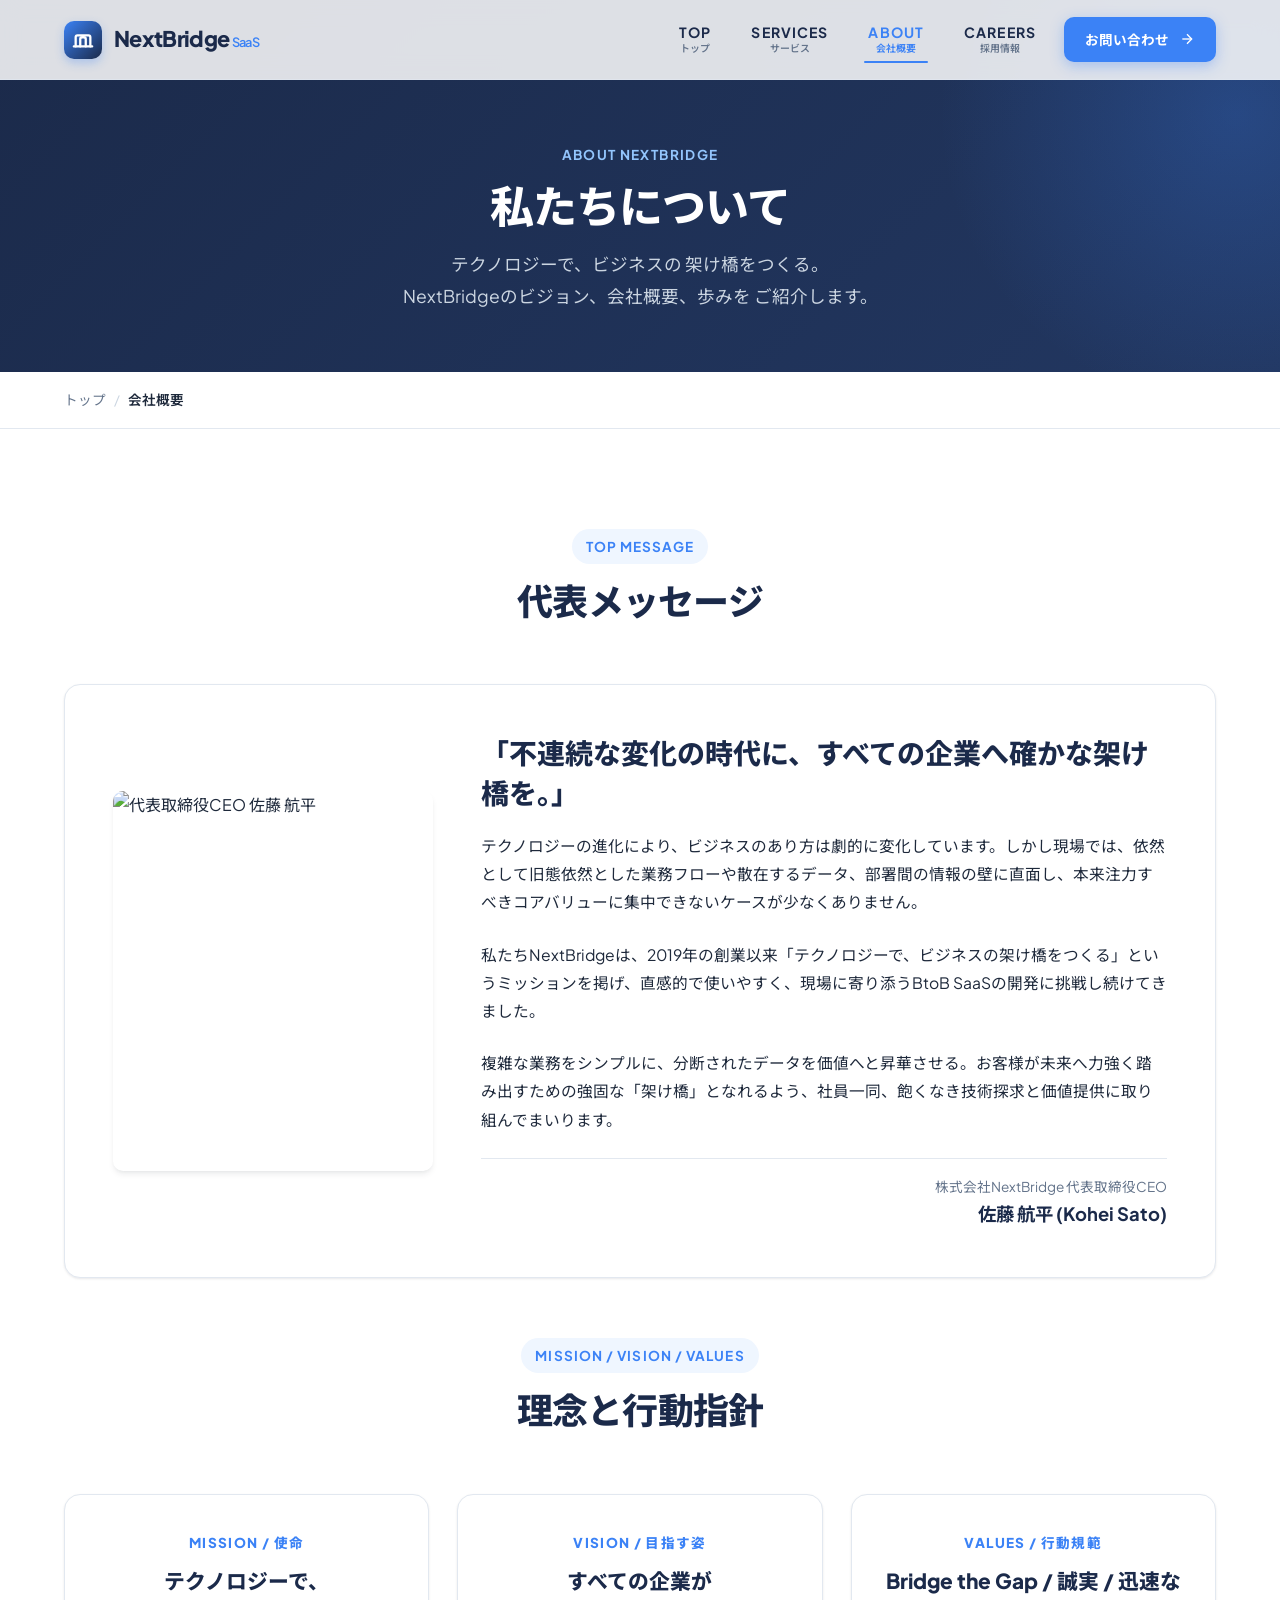
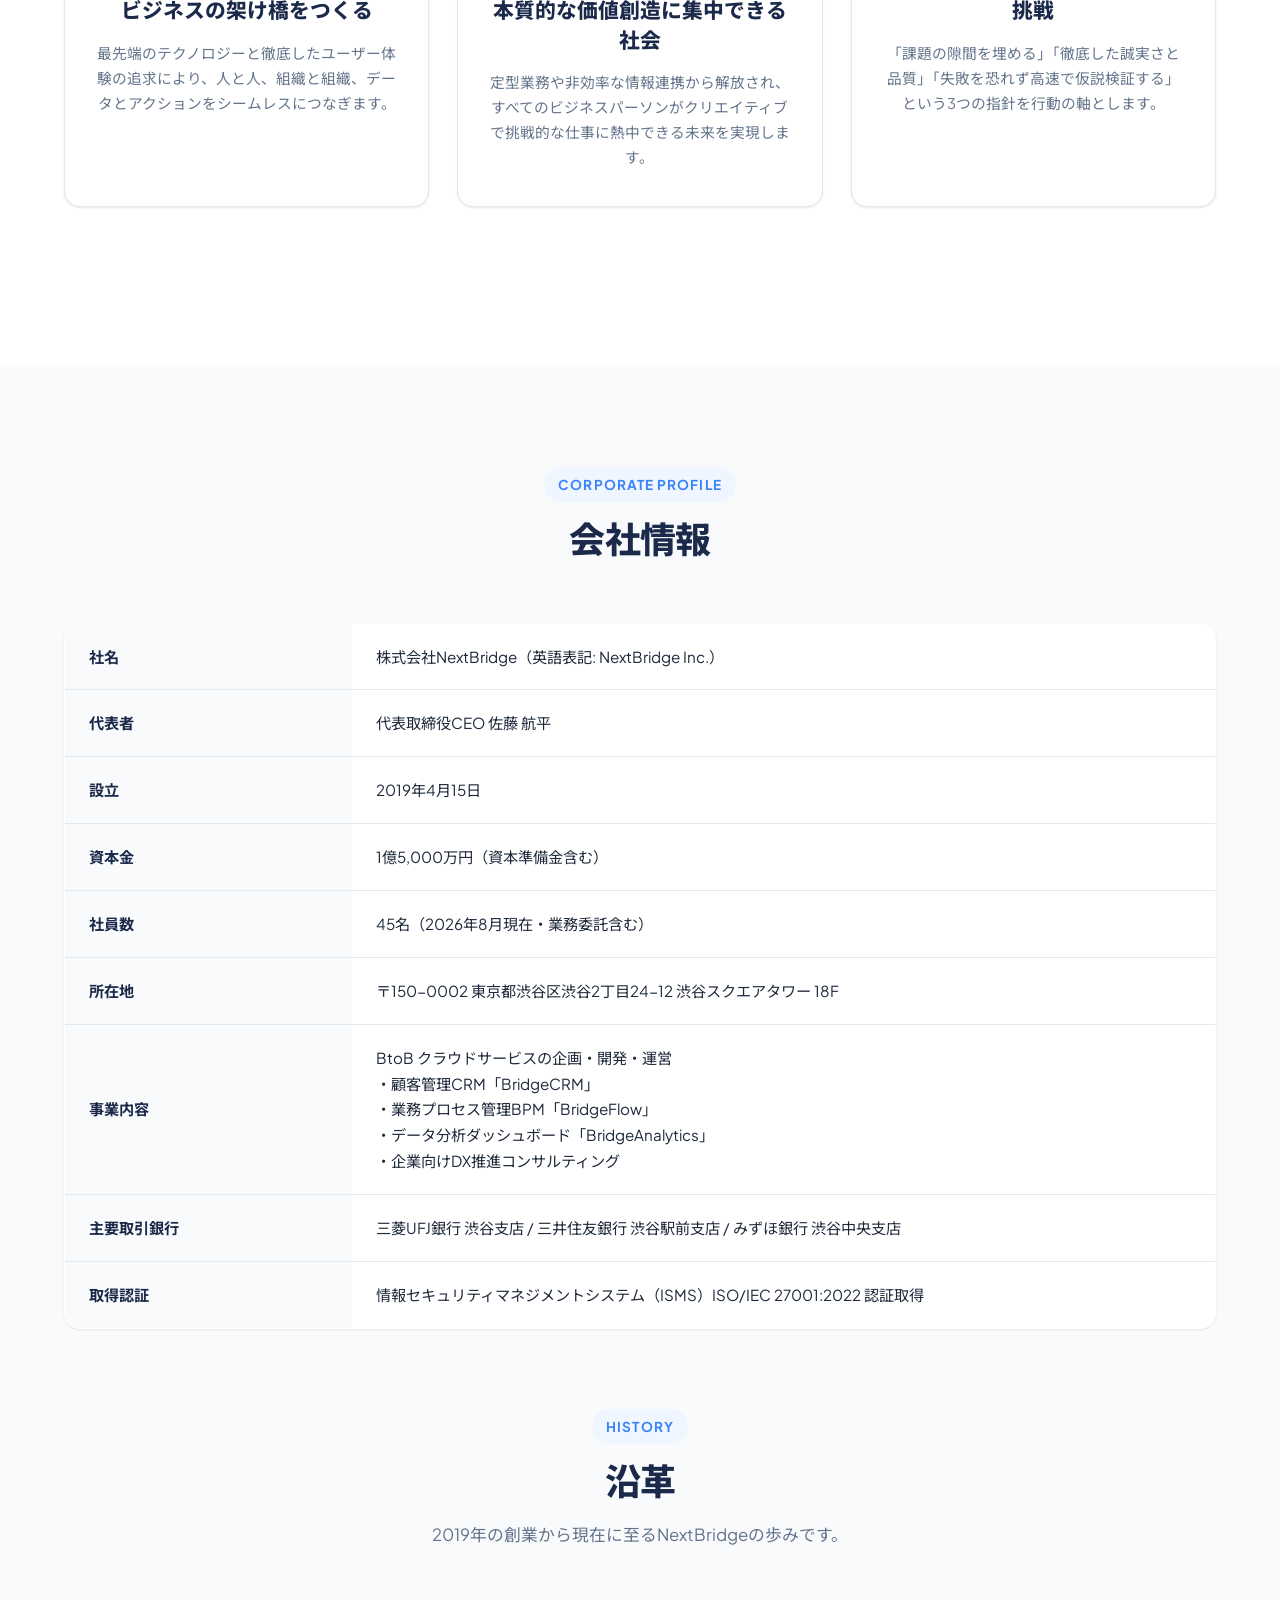
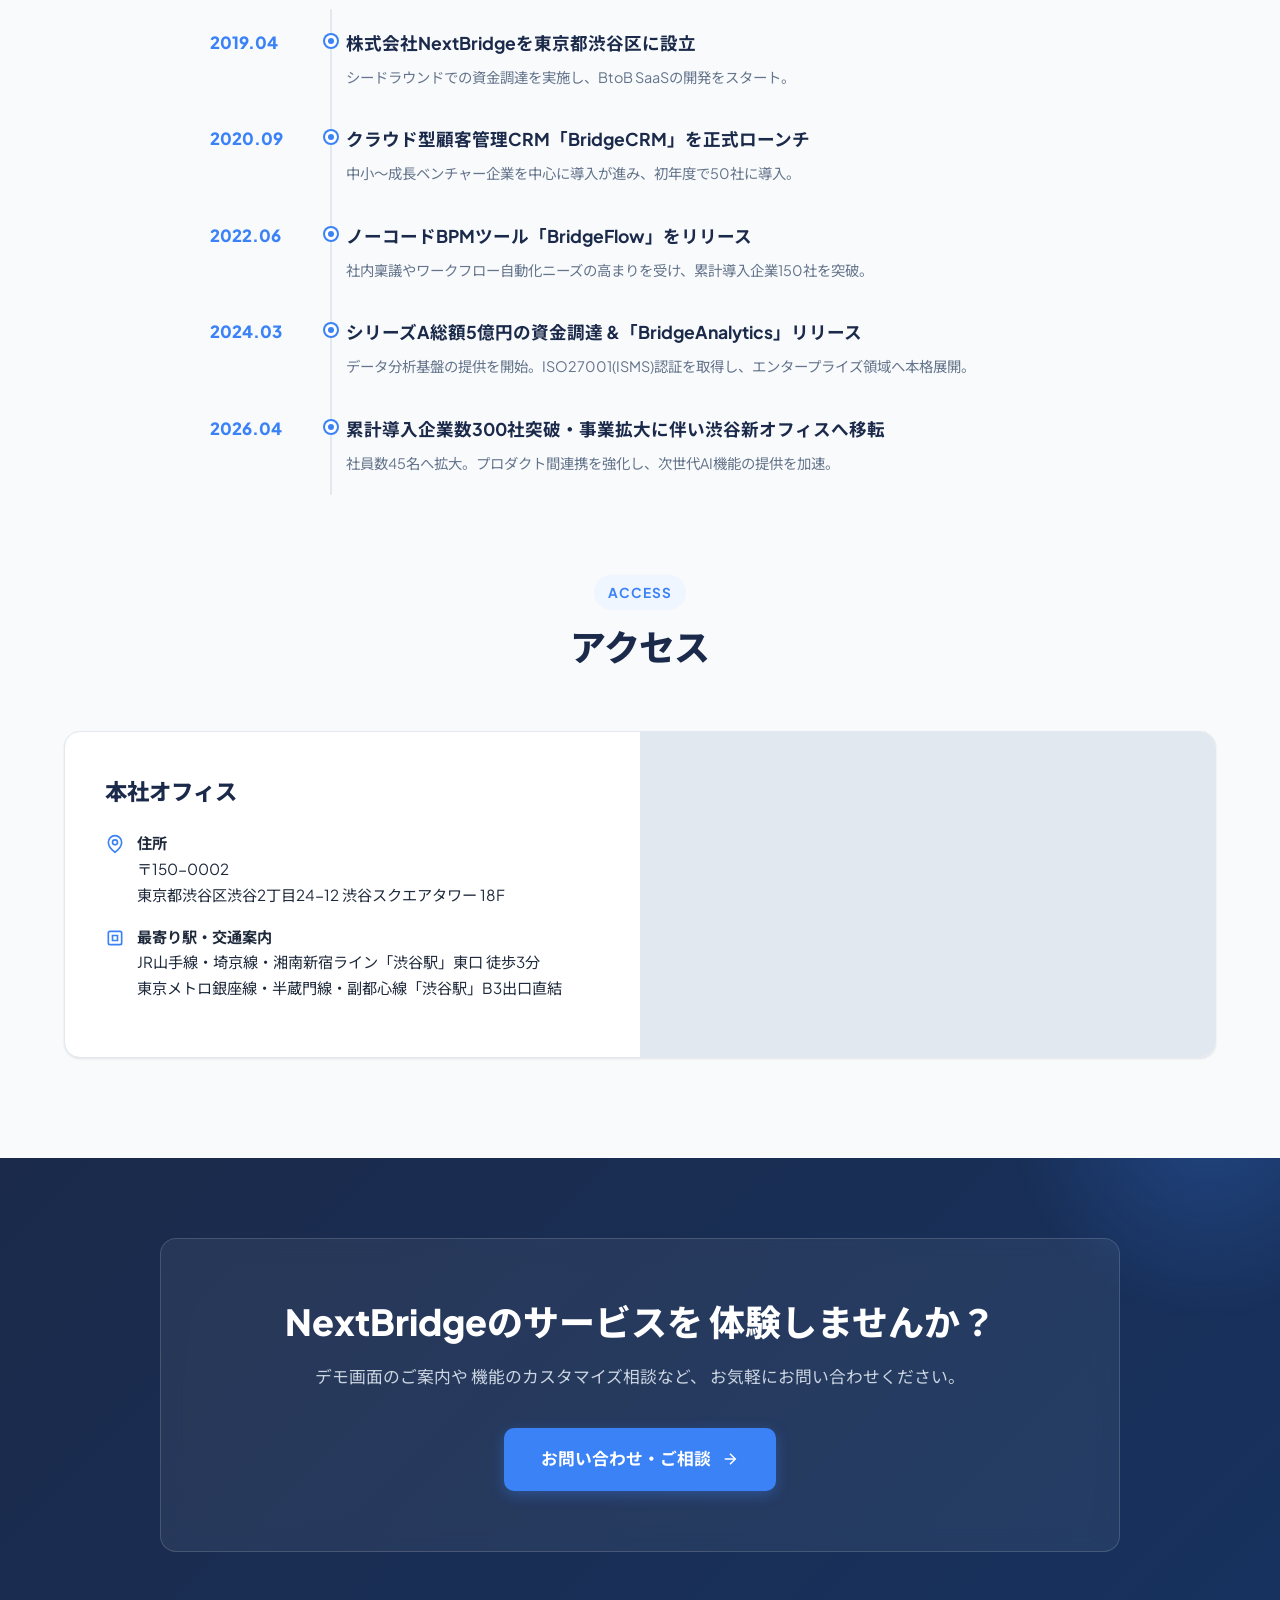
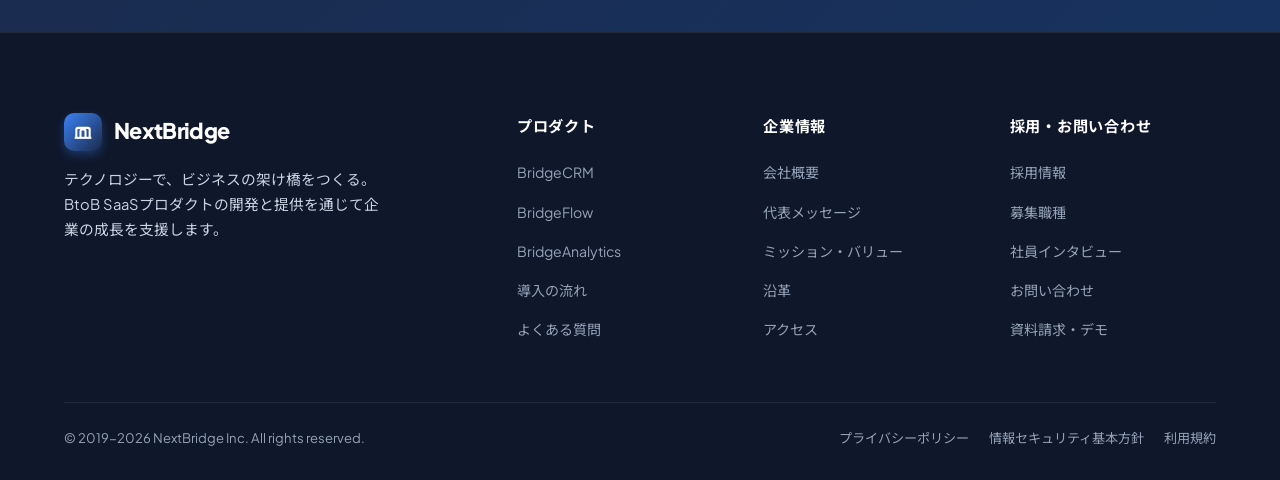
==== commit f1eec767: "update" ====
--- a/about.html
+++ b/about.html
@@ -97,8 +97,10 @@
         <span class="page-hero-tag">About NextBridge</span>
         <h1 class="page-hero-title">私たちについて</h1>
         <p class="page-hero-subtitle">
-          テクノロジーで、ビジネスの架け橋をつくる。<br>
-          NextBridgeのビジョン、会社概要、歩みをご紹介します。
+          テクノロジーで、ビジネスの<br class="sp-br">
+          架け橋をつくる。<br class="pc-br"><br class="sp-br">
+          NextBridgeのビジョン、会社概要、歩みを<br class="sp-br">
+          ご紹介します。
         </p>
       </div>
     </div>
@@ -353,9 +355,14 @@
     <section class="cta-section">
       <div class="container">
         <div class="cta-box fade-in-up">
-          <h2 class="cta-title">NextBridgeのサービスを体験しませんか？</h2>
+          <h2 class="cta-title">
+            NextBridgeのサービスを<br class="sp-br">
+            体験しませんか？
+          </h2>
           <p class="cta-desc">
-            デモ画面のご案内や機能のカスタマイズ相談など、お気軽にお問い合わせください。
+            デモ画面のご案内や<br class="sp-br">
+            機能のカスタマイズ相談など、<br class="sp-br">
+            お気軽にお問い合わせください。
           </p>
           <div class="cta-buttons">
             <a href="contact.html" class="btn btn-primary btn-lg">
--- a/css/style.css
+++ b/css/style.css
@@ -149,9 +149,28 @@
   white-space: nowrap;
 }
 
+/* レスポンシブ用改行制御ユーティリティ */
+/* PC表示時はスマホ用改行（.sp-br）を無効化し、PC用改行（.pc-br）を有効化 */
+.sp-br {
+  display: none;
+}
+
+.pc-br {
+  display: inline;
+}
+
 @media (max-width: 768px) {
   .text-nowrap {
     white-space: normal; /* モバイルでは自然に折り返す */
+  }
+
+  /* スマホ・タブレット表示時はスマホ用改行を有効化し、PC用改行を無効化 */
+  .sp-br {
+    display: inline;
+  }
+
+  .pc-br {
+    display: none;
   }
 }
 
@@ -745,7 +764,7 @@
   line-height: 1.8;
   color: #E2E8F0;
   margin-bottom: 36px;
-  max-width: 540px;
+  max-width: 640px; /* PC表示時に指定の改行位置まで自然に収まるよう幅を確保 */
 }
 
 .hero-cta-group {
@@ -1851,8 +1870,20 @@
   width: 100%;
   height: 100%;
   object-fit: cover;
-  object-position: center 10%; /* 頭のてっぺんからバストまで綺麗に収まるよう上部10%に調整 */
+  object-position: center top; /* 基本の上部揃えデフォルト */
   transition: transform var(--transition-base);
+}
+
+/* インタビュー1：エンジニア（木下 莉央さん）の写真位置調整（写真を上に上げて胸元・バストアップを綺麗に表示） */
+.interview-photo-engineer img,
+.interview-img-engineer {
+  object-position: center 25%; /* 被写体を少し上に持ち上げ、頭頂部から胸元までをバランスよく表示 */
+}
+
+/* インタビュー2：カスタマーサクセス（田中 瞬さん）の写真位置調整（頭の上から胸元までが美しく収まるように設定） */
+.interview-photo-cs img,
+.interview-img-cs {
+  object-position: center 8%; /* やや上部に基準を置き、頭の上からバストアップまでを自然に配置 */
 }
 
 .interview-card:hover .interview-photo img {
@@ -2326,8 +2357,18 @@
     display: none;
   }
 
+  /* モバイルヘッダー：お問い合わせボタンを非表示にしてハンバーガーを右角に配置 */
+  .header-cta-group .btn {
+    display: none;
+  }
+
+  .header-cta-group {
+    gap: 0;
+  }
+
   .hamburger {
     display: flex;
+    margin-right: -4px; /* 右端（右角）にピッタリ配置 */
   }
 
   .hero-title {
@@ -2336,6 +2377,22 @@
 
   .page-hero-title {
     font-size: 2.1rem;
+  }
+
+  /* CTAセクションのスマホ向け文字サイズ・行間調整 */
+  .cta-box {
+    padding: 40px 20px;
+  }
+
+  .cta-title {
+    font-size: 1.65rem;
+    line-height: 1.35;
+  }
+
+  .cta-desc {
+    font-size: 0.92rem;
+    line-height: 1.7;
+    margin-bottom: 28px;
   }
 
   .grid-2 {
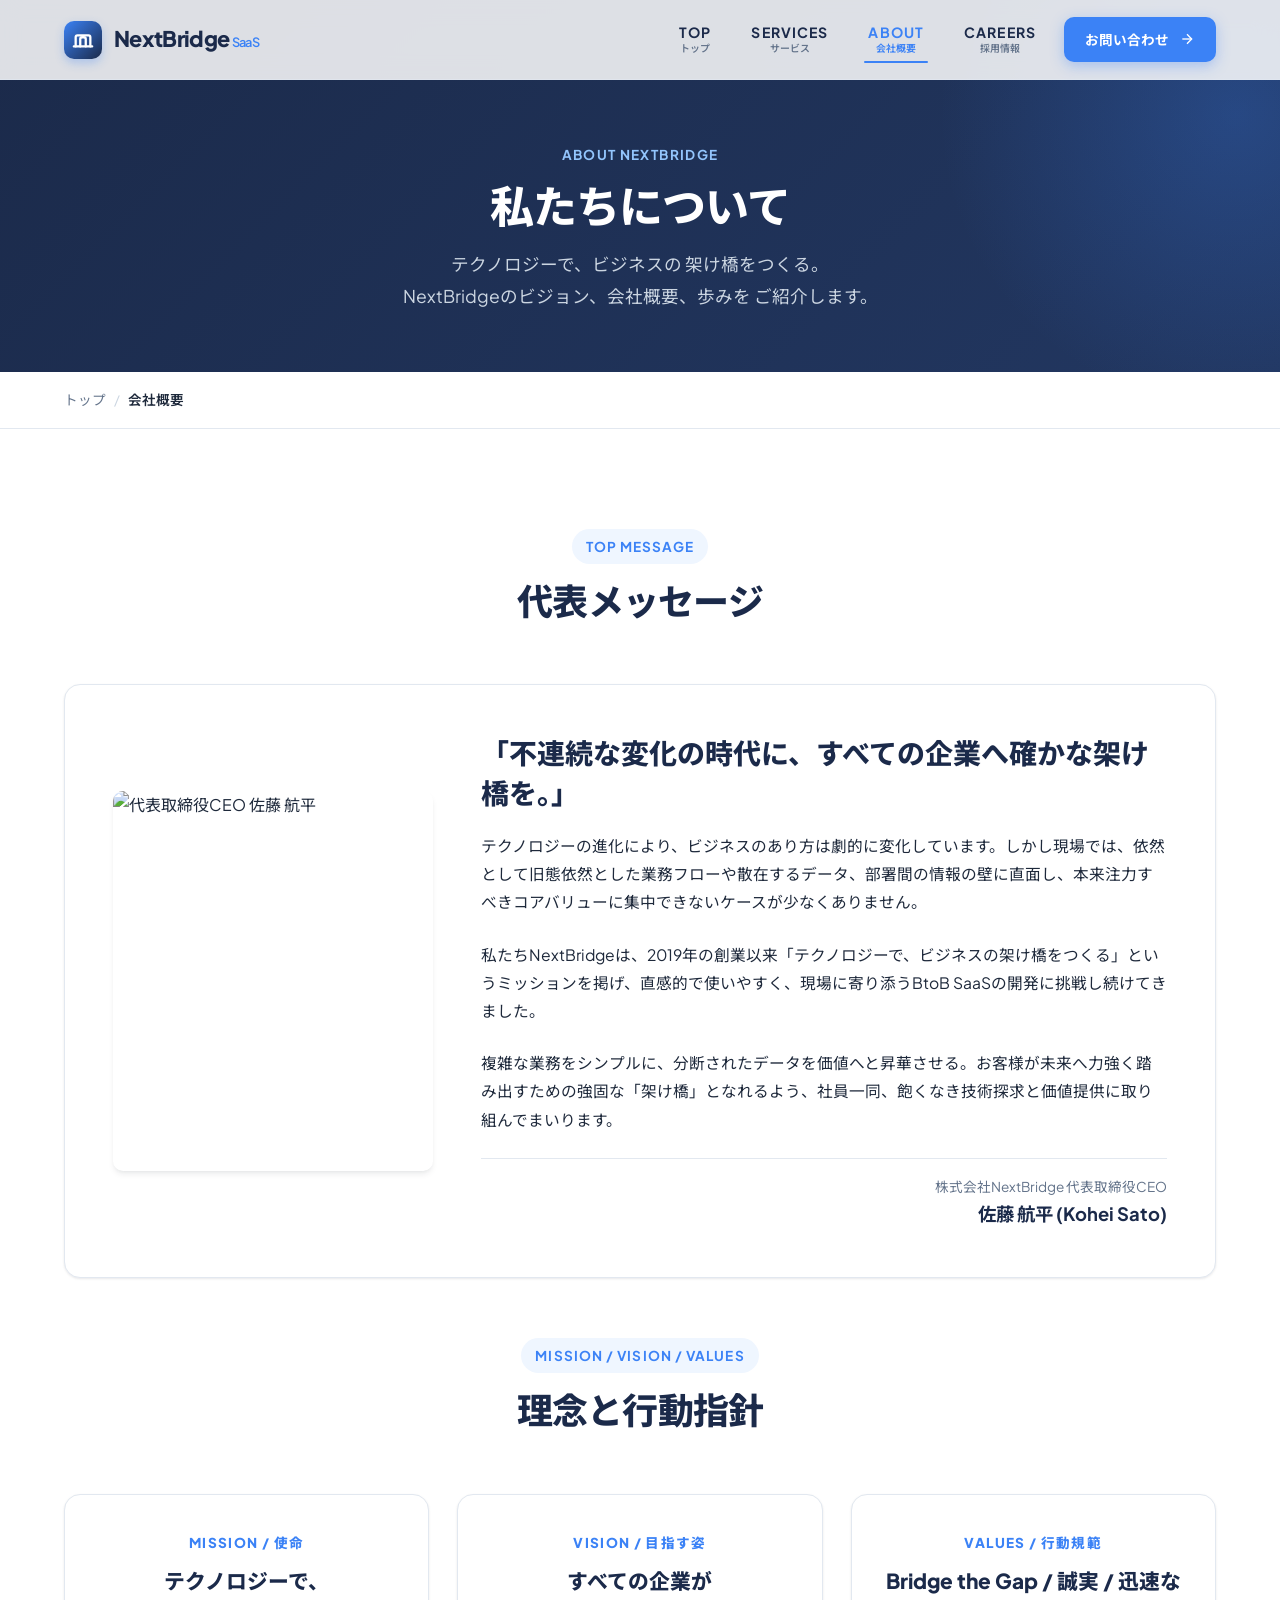
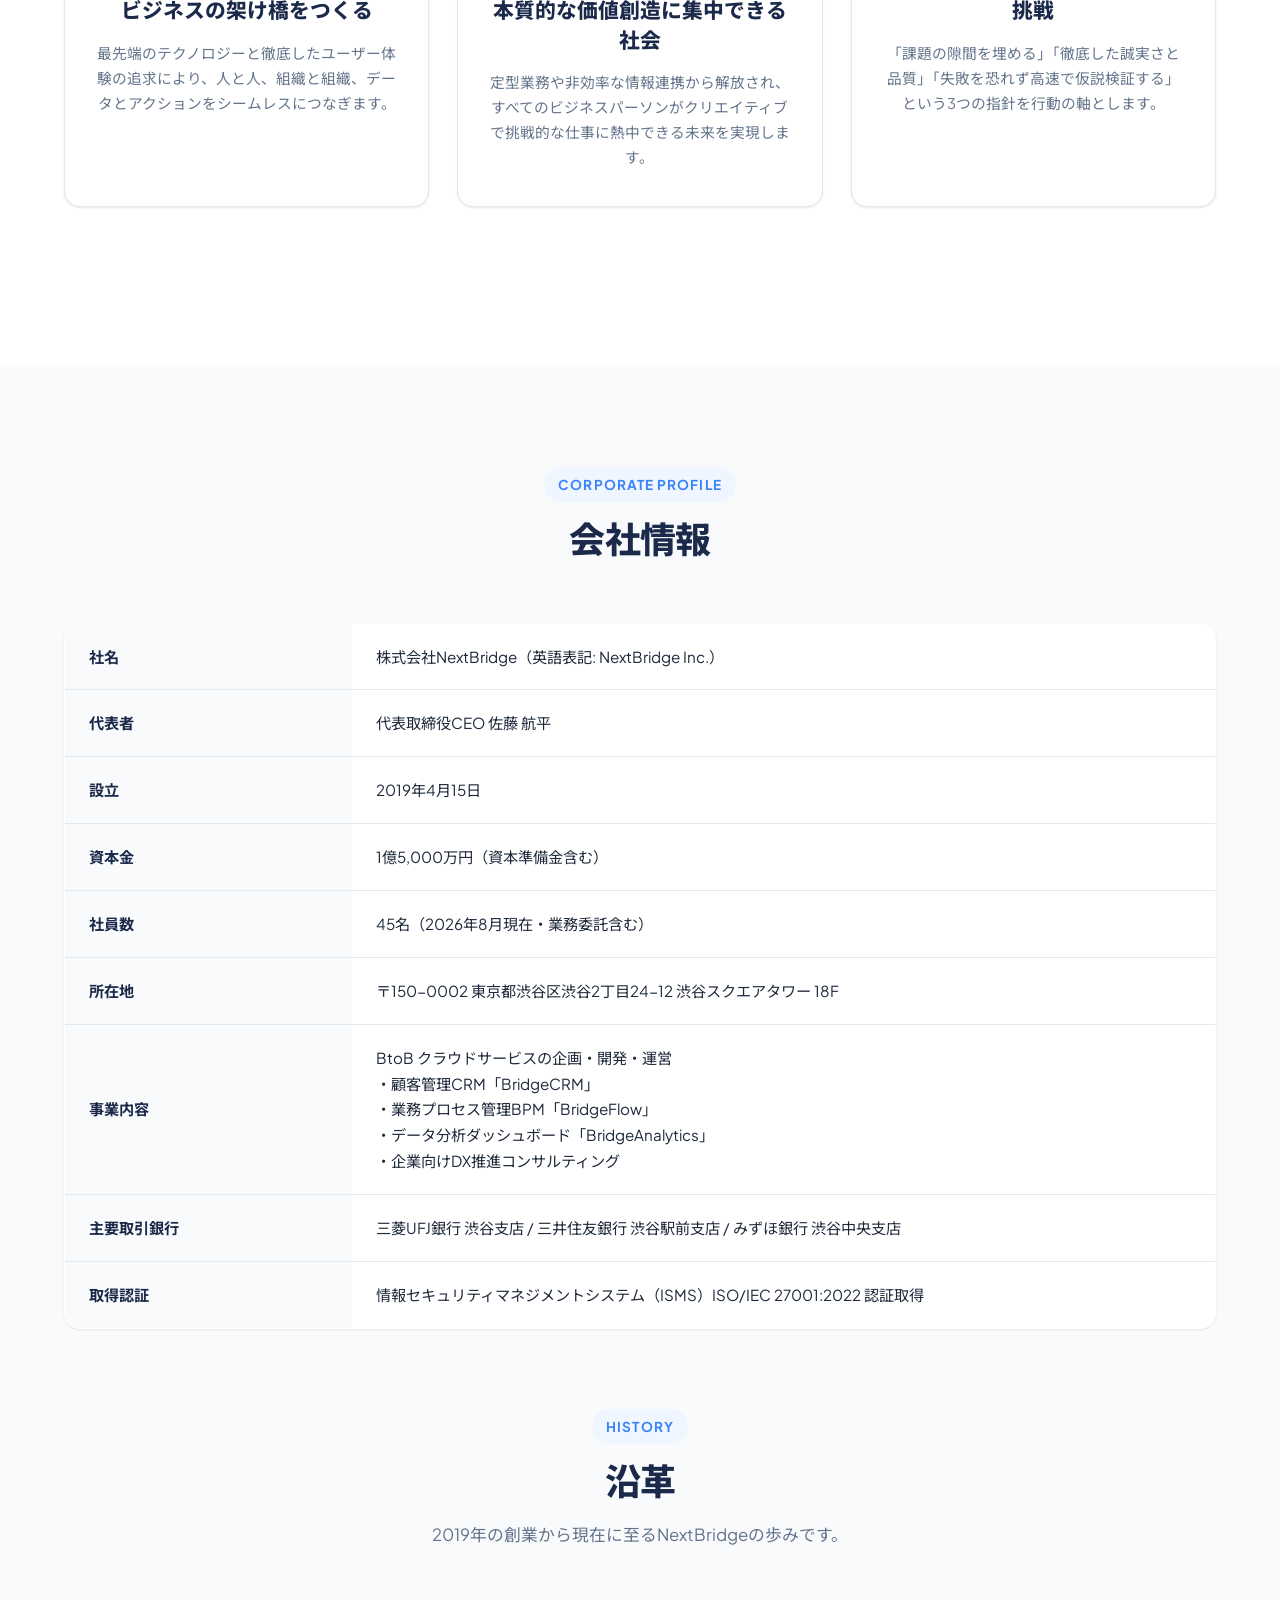
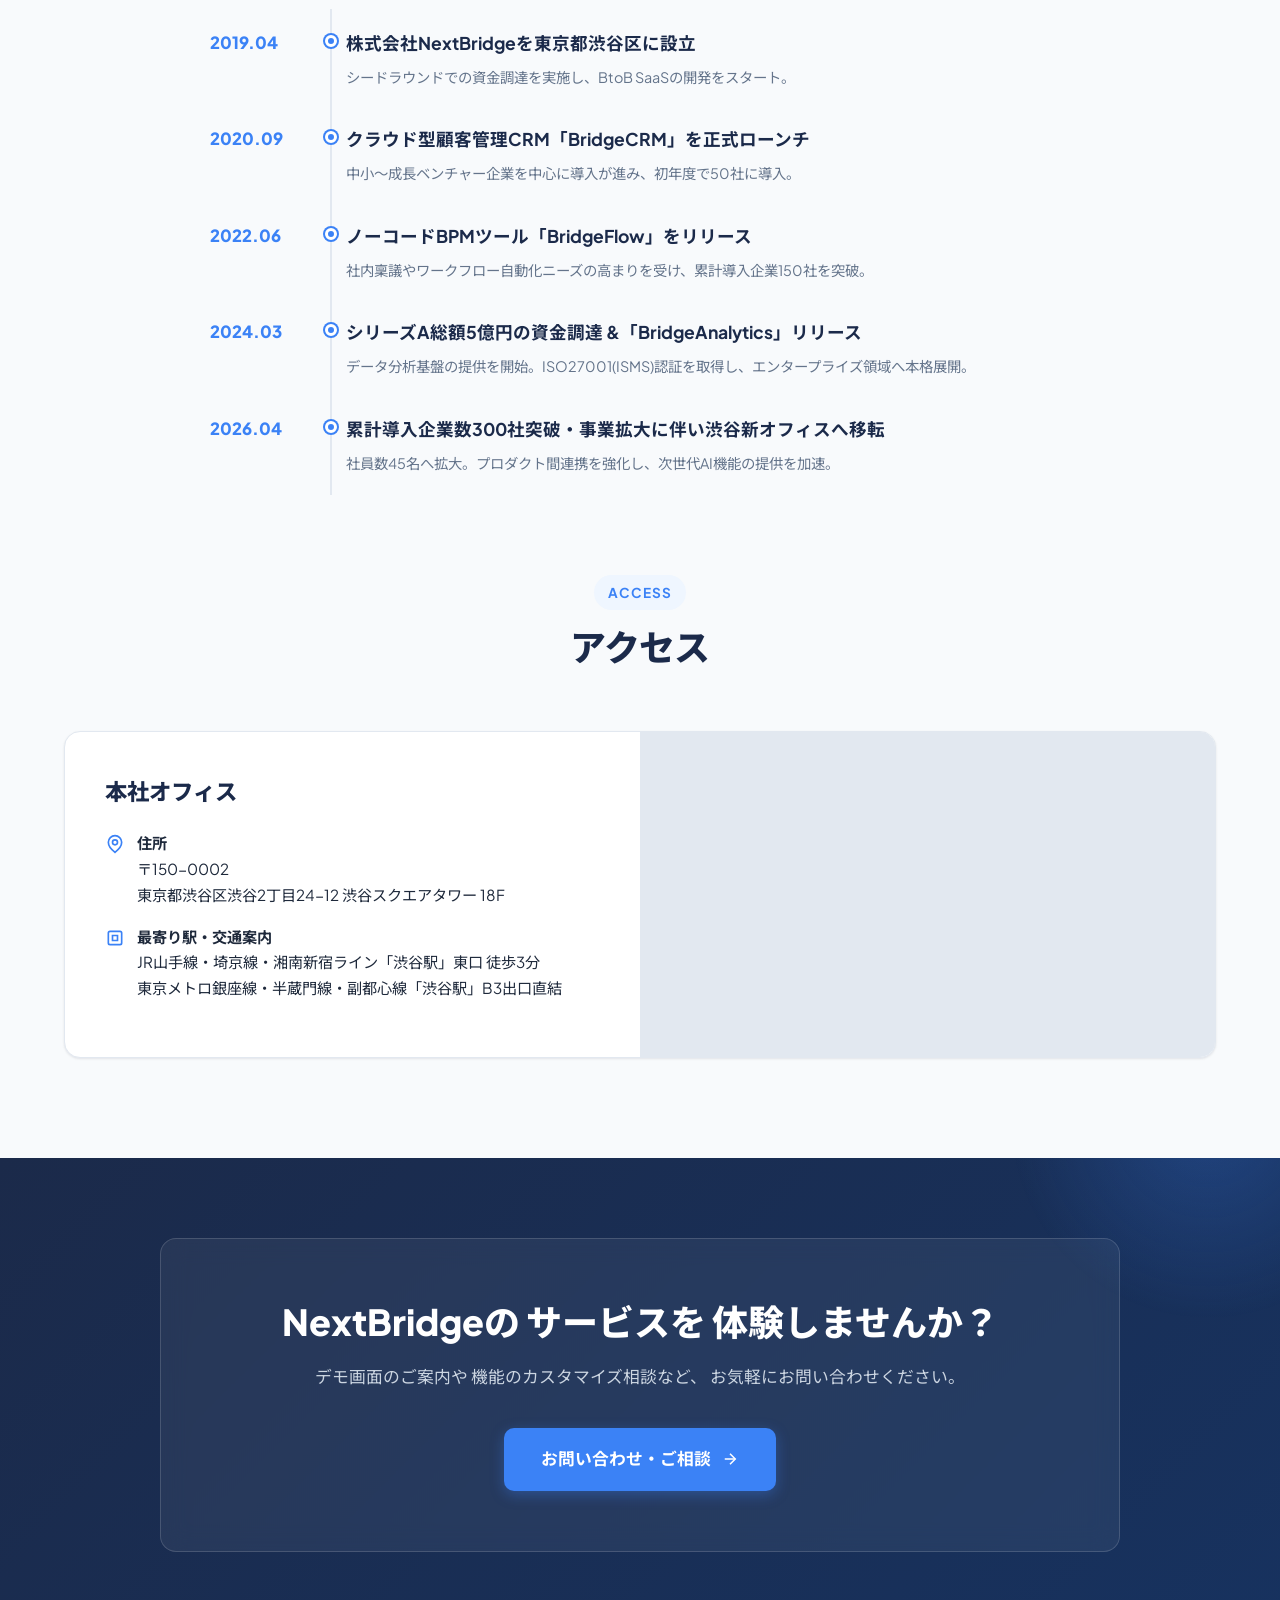
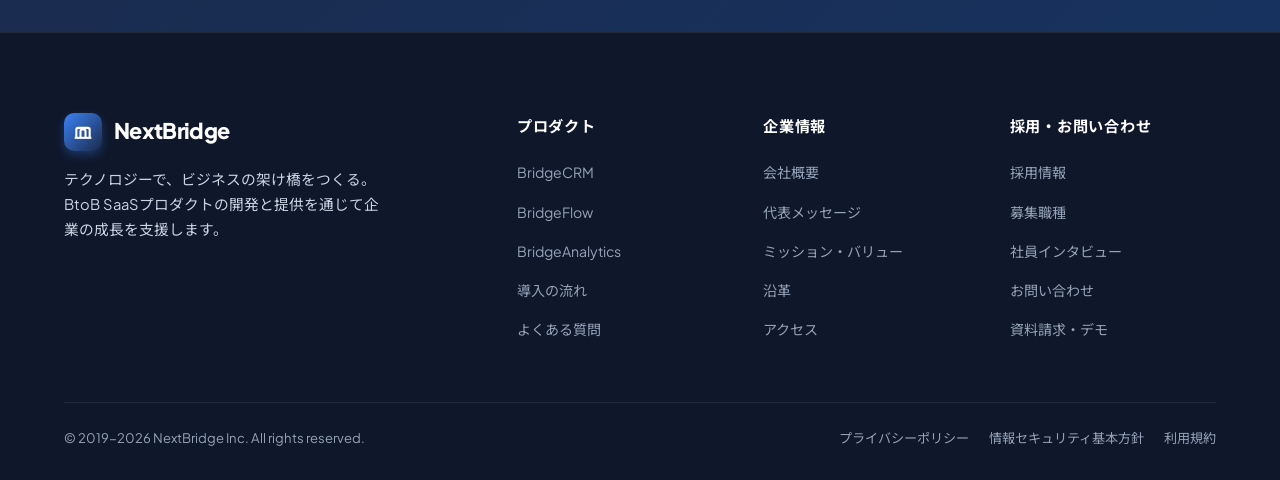
==== commit 030c43c1: "update" ====
--- a/about.html
+++ b/about.html
@@ -356,7 +356,8 @@
       <div class="container">
         <div class="cta-box fade-in-up">
           <h2 class="cta-title">
-            NextBridgeのサービスを<br class="sp-br">
+            NextBridgeの<br class="sp-br">
+            サービスを<br class="sp-br">
             体験しませんか？
           </h2>
           <p class="cta-desc">
